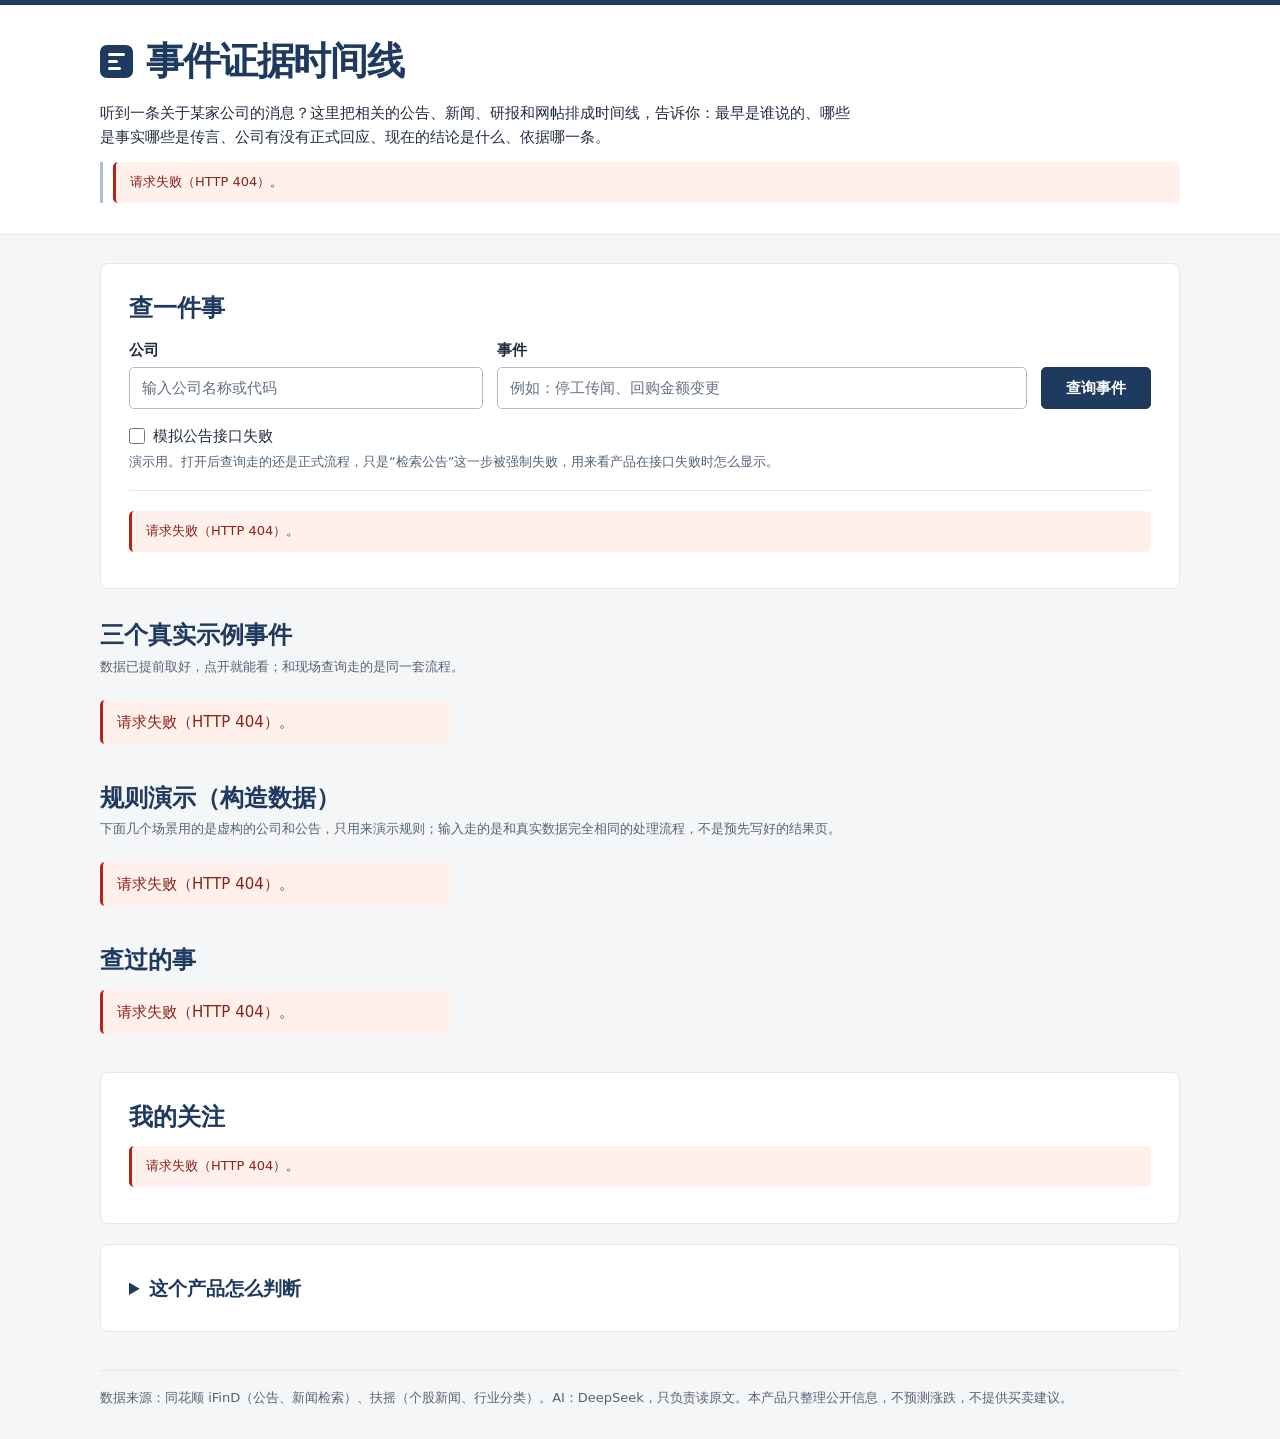
==== static/index.html @ 00f25ee7 "初版：事件证据时间线 - 后端（FastAPI）：从 iFinD、扶摇取数，AI 读原文并给出引句，   程序核对引句，固定规则判定当前状态和变化原因，证据回放 - 前端：静态页面，首页和事件页 - " ====
<!doctype html>
<html lang="zh-CN">
<head>
  <meta charset="utf-8">
  <meta name="viewport" content="width=device-width, initial-scale=1">
  <title>事件证据时间线</title>
  <link rel="icon" href="data:,">
  <link rel="stylesheet" href="style.css">
  <script defer src="common.js"></script>
  <script defer src="home.js"></script>
</head>
<body>
  <header class="masthead"><div class="wrap">
    <div class="brand"><span class="brand-mark" aria-hidden="true"><i></i><i></i><i></i></span><h1>事件证据时间线</h1></div>
    <p class="intro">听到一条关于某家公司的消息？这里把相关的公告、新闻、研报和网帖排成时间线，告诉你：最早是谁说的、哪些是事实哪些是传言、公司有没有正式回应、现在的结论是什么、依据哪一条。</p>
    <div id="disclaimer" class="disclaimer">正在读取提示…</div>
  </div></header>
  <main class="wrap">
    <section class="panel query-panel" aria-labelledby="query-title">
      <h2 id="query-title">查一件事</h2>
      <form id="query-form" novalidate>
        <fieldset id="fields">
          <div class="query-fields">
            <div><label for="company">公司</label>
              <input id="company" type="search" placeholder="输入公司名称或代码" autocomplete="off">
              <div id="candidates" aria-live="polite"></div><div id="selection" class="inline"></div>
            </div>
            <div><label for="topic">事件</label><input id="topic" placeholder="例如：停工传闻、回购金额变更" maxlength="60"></div>
            <button class="primary submit" type="submit">查询事件</button>
          </div>
          <div class="simulate"><label class="check"><input id="simulate" type="checkbox">模拟公告接口失败</label>
            <small>演示用。打开后查询走的还是正式流程，只是“检索公告”这一步被强制失败，用来看产品在接口失败时怎么显示。</small></div>
        </fieldset>
        <p id="quota" class="muted">正在读取查询额度…</p>
      </form>
      <div id="feedback" aria-live="polite"></div>
    </section>
    <section class="home-section" aria-labelledby="examples-title"><h2 id="examples-title">三个真实示例事件</h2>
      <p class="muted">数据已提前取好，点开就能看；和现场查询走的是同一套流程。</p>
      <div id="examples" class="event-grid">正在读取示例…</div></section>
    <section class="home-section" aria-labelledby="scenarios-title"><h2 id="scenarios-title">规则演示（构造数据）</h2>
      <p class="muted">下面几个场景用的是虚构的公司和公告，只用来演示规则；输入走的是和真实数据完全相同的处理流程，不是预先写好的结果页。</p>
      <div id="scenarios" class="event-grid">正在读取演示…</div></section>
    <section id="query-section" class="home-section" hidden><h2>查过的事</h2><div id="queries" class="event-grid"></div></section>
    <section class="panel"><h2>我的关注</h2><p id="watch-note" class="muted">正在读取关注名单…</p><div id="watchlist" class="tags"></div></section>
    <details class="panel"><summary>这个产品怎么判断</summary>
      <p>AI 只负责读原文、整理成卡片并给出原文里的依据句；程序会核对这句话是否真的在原文里，对不上的作废。可信程度、当前状态、变化原因和说明句都由下面这些固定规则算，不由 AI 决定。</p>
      <div id="rules">正在读取规则…</div>
    </details>
  </main>
  <footer class="wrap">数据来源：同花顺 iFinD（公告、新闻检索）、扶摇（个股新闻、行业分类）。AI：DeepSeek，只负责读原文。本产品只整理公开信息，不预测涨跌，不提供买卖建议。</footer>
</body>
</html>
---- static/style.css ----
:root {
  color-scheme: light;
  --navy: #1f3a5f;
  --ink: #202e40;
  --muted: #526478;
  --line: #e3e6eb;
  --paper: #fff;
  --wash: #f5f6f8;
}
* { box-sizing: border-box; }
[hidden] { display: none !important; }
body {
  margin: 0;
  background: var(--wash);
  color: var(--ink);
  font: 15px/1.6 system-ui, -apple-system, "Segoe UI", "Microsoft YaHei", sans-serif;
  overflow-wrap: anywhere;
}
.wrap { width: min(1080px, calc(100% - 48px)); margin-inline: auto; }
main.wrap { padding-block: 28px; }
h1, h2, h3, h4 { margin: 0; color: var(--navy); line-height: 1.4; }
h1 { font-size: clamp(26px, 4vw, 38px); letter-spacing: -.03em; }
h2 { font-size: clamp(20px, 3vw, 24px); margin-bottom: 12px; }
h3 { font-size: 17px; margin-block: 12px 6px; }
h4 { font-size: 15px; margin-top: 12px; }
p { margin: 8px 0; }
ul, ol { padding-inline-start: 1.6em; }
li + li { margin-top: 5px; }
small, .muted { color: var(--muted); font-size: 13px; }
small { display: block; }
a, .text-button { color: var(--navy); text-underline-offset: 3px; }
a:hover, .text-button:hover { color: #0d5894; }
:focus-visible { outline: 3px solid #236da6; outline-offset: 3px; }
.masthead { background: var(--paper); border-top: 5px solid var(--navy); border-bottom: 1px solid var(--line); }
.masthead .wrap { padding-block: 30px 23px; }
.brand { display: flex; align-items: center; gap: 13px; color: var(--navy); font-weight: 750; }
.brand-mark { display: grid; gap: 4px; padding: 8px; border-radius: 7px; background: var(--navy); flex: none; }
.brand-mark i { width: 17px; height: 3px; background: #fff; border-radius: 2px; }
.brand-mark i:nth-child(2) { width: 10px; }
.brand-mark i:last-child { width: 13px; }
.intro { max-width: 80ch; margin: 13px 0; }
.disclaimer { color: var(--muted); font-size: 13px; border-left: 3px solid #acc1d6; padding-left: 10px; }
.compact .wrap { display: flex; align-items: center; justify-content: space-between; gap: 12px; padding-block: 15px; }
.compact .brand { font-size: 17px; }
.back { font-size: 14px; }
.panel, .entry, .evidence, .sub-card, .side {
  background: var(--paper); border: 1px solid var(--line); border-radius: 8px; min-width: 0;
}
.panel { padding: clamp(16px, 3vw, 28px); }
.panel + .panel, .home-section + .panel { margin-top: 20px; }
.home-section { margin-block: 30px; }
.home-section h2 { margin-bottom: 4px; }
.home-section > p { margin: 0 0 14px; }
.panel > :first-child, .entry > :first-child { margin-top: 0; }
.panel > :last-child, .entry > :last-child { margin-bottom: 0; }
fieldset { border: 0; padding: 0; margin: 0; min-width: 0; }
.query-fields { display: grid; grid-template-columns: minmax(0, 1fr) minmax(0, 1.5fr) auto; gap: 14px; align-items: start; }
.query-fields label { display: block; font-weight: 650; margin-bottom: 5px; }
input:not([type=checkbox]) {
  width: 100%; min-width: 0; height: 42px; font: inherit; padding: 8px 12px; color: var(--ink);
  border: 1px solid #aebbc9; border-radius: 5px; background: white;
}
input::placeholder { color: #637284; }
input[type=checkbox] { accent-color: var(--navy); width: 16px; height: 16px; margin: 0; flex: none; }
.check { display: flex; align-items: center; gap: 8px; width: fit-content; cursor: pointer; }
.simulate { margin-block: 15px 10px; }
.simulate small { margin-top: 4px; }
#quota { border-top: 1px solid var(--line); padding-top: 12px; margin-bottom: 0; }
button { font: inherit; font-weight: 600; padding: 6px 13px; min-height: 38px; border: 1px solid #aebbc9; border-radius: 5px; background: white; color: var(--navy); cursor: pointer; }
button:hover { background: #eff4f8; }
button.primary, button[aria-pressed=true] { color: white; border-color: var(--navy); background: var(--navy); }
button.primary:hover { background: #152c48; }
button:disabled { opacity: .5; cursor: default; }
.submit { min-height: 42px; margin-top: 29px; padding-inline: 24px; }
.text-button { border: 0; background: transparent; text-decoration: underline; }
.inline, .actions, .tags, .entry-top, .basis { display: flex; flex-wrap: wrap; align-items: center; gap: 7px; }
.actions { margin: 12px 0; }
.tags:empty { display: none; }
.options { display: grid; gap: 2px; margin-top: 5px; padding: 4px; border: 1px solid var(--line); border-radius: 5px; }
.options button { min-width: 0; text-align: left; border: 0; }
.event-grid, .source-grid { display: grid; grid-template-columns: repeat(3, minmax(0, 1fr)); gap: 14px; }
.entry { display: flex; flex-direction: column; align-items: flex-start; color: var(--ink); text-decoration: none; padding: 18px; }
.entry:hover { border-color: #8da7c1; background: #fcfdff; }
.entry h3 { margin: 12px 0 10px; }
.entry-top { justify-content: space-between; width: 100%; }
.arrow { color: var(--navy); line-height: 1; }
.entry-date { border-top: 1px solid var(--line); padding-top: 8px; margin-top: auto; width: 100%; }
.tag { display: inline-block; vertical-align: middle; max-width: 100%; padding: 2px 8px; background: #edf1f5; border: 1px solid transparent; color: #344960; border-radius: 4px; font-size: 12px; font-weight: 650; line-height: 1.5; }
.tag + .tag, h3 > .tag, strong > .tag, p > .tag, button > .tag { margin-left: 5px; }
.tags > .tag, .entry-top > .tag { margin-left: 0; }
.tag.large { font-size: 20px; padding: 4px 13px; }
.state-confirmed { background: #1a7f4b; color: white; }
.state-denied { background: #b42318; color: white; }
.state-mixed { background: #6b3fa0; color: white; }
.state-conflict { background: #c4620a; color: #130d07; }
.state-unverified { background: #9a6b00; color: white; }
.state-expired { background: #667085; color: white; }
.state-insufficient { background: #414b59; border: 1px dashed white; outline: 1px solid #414b59; color: white; }
.tier-high, .changed { background: var(--navy); color: white; }
.tier-mid { background: white; color: #27568a; border-color: #5077a3; }
.tier-low { background: white; color: #525e6b; border-color: #929ba5; }
.nature-fact { background: #ddf4f1; color: #116660; }
.nature-opinion { background: #eaeafd; color: #483694; }
.nature-speculation, .warning { background: #fff0c8; color: #795400; }
.nature-rumor { background: white; color: #a12728; border-color: #bd6563; }
.danger, .status { background: #ffeadf; color: #952f18; border-color: #cf8f78; }
.danger-text { color: #98281b; }
.synthetic { background: repeating-linear-gradient(135deg,#f4effa 0 6px,#eae2f4 6px 9px); border-color: #d2c0e3; color: #603987; }
.stock { padding: 5px 9px; }
.stock .synthetic { margin-left: 5px; }
.banner, .message, .replay-summary, .empty { padding: 10px 14px; border-radius: 5px; }
.message, .replay-summary, .empty { background: #eff4f8; color: var(--navy); }
.message { margin-block: 8px; }
.message.error { color: #8c2319; background: #fff0ec; border-left: 3px solid #b42318; }
.company-name { color: var(--muted); font-weight: 650; }
.source-grid { margin-block: 15px; }
.source { min-width: 0; padding: 12px; background: var(--wash); border-radius: 5px; }
.source > * { margin: 2px 3px 2px 0; }
#controls:not(:empty), #refresh-status:not(:empty), #feedback:not(:empty) { margin-top: 16px; }
.progress-list li span { margin-left: 7px; }
.spinner { display: inline-block; margin-left: 8px; width: 14px; height: 14px; border: 2px solid #c4d2df; border-top-color: var(--navy); border-radius: 50%; animation: spin 1s linear infinite; }
@keyframes spin { to { transform: rotate(360deg); } }
details { margin-block: 10px; }
details:not(.panel) { border-top: 1px solid var(--line); padding-top: 8px; }
summary { color: var(--navy); font-weight: 600; cursor: pointer; }
details.panel > summary { font-size: 19px; }
.result-sentence { font-size: 17px; }
.basis, .earliest { margin-block: 14px; }
.earliest { border-left: 3px solid #9eb8cd; padding-left: 12px; }
.earliest small, .card-link + small { margin-top: 4px; }
.replay-summary { border-left: 3px solid var(--navy); }
.replay-summary p { margin: 3px 0; }
.replay-list { list-style: none; padding: 0; }
.step { width: 100%; text-align: left; display: flex; align-items: flex-start; gap: 12px; padding: 12px; border-color: var(--line); font-weight: 400; }
.step[aria-current=step] { background: #eff5fa; border-color: #7493af; box-shadow: inset 3px 0 var(--navy); }
.step-body { display: grid; gap: 4px; min-width: 0; }
.step-no { min-width: 24px; text-align: center; border-radius: 50%; background: #e3ebf2; font-weight: 650; }
.evidence, .sub-card, .side, .comparison { padding: 16px; margin-block: 14px; }
.evidence { scroll-margin-top: 16px; }
.evidence.inactive { opacity: .76; }
.inactive h3 { text-decoration: line-through; }
.inactive .status { background: #8e341c; color: white; }
.evidence.flash { animation: flash 1.4s ease-out; }
@keyframes flash { 0%, 40% { background: #fff3c5; outline: 3px solid #997000; } }
.quotes { padding: 12px; margin-top: 12px; background: #f4f7fa; border-left: 3px solid #9aafc5; }
blockquote { margin: 8px 0; white-space: pre-wrap; }
.original { white-space: pre-wrap; margin-top: 8px; padding: 12px; background: var(--wash); }
.times { display: grid; grid-template-columns: repeat(4, minmax(0, 1fr)); gap: 1px; margin: 12px 0; background: var(--line); border: 1px solid var(--line); border-radius: 5px; overflow: hidden; }
.times > div { background: #f7f9fb; padding: 9px; font-size: 13px; }
.times span, .times strong { display: block; }
.table-scroll { overflow-x: auto; max-width: 100%; margin-block: 8px; }
table { border-collapse: collapse; min-width: 100%; font-size: 13px; }
th, td { padding: 7px 10px; text-align: left; vertical-align: top; border: 1px solid var(--line); }
th { background: #edf2f7; color: var(--navy); white-space: nowrap; }
.comparison { padding-inline: 0; border-bottom: 1px solid var(--line); }
.side-grid { display: grid; grid-template-columns: repeat(2, minmax(0, 1fr)); gap: 12px; }
.side { margin: 0; background: #f7f9fb; }
.side h3 { margin-top: 0; }
.side .tag { margin-bottom: 8px; }
.relation-row { display: grid; grid-template-columns: minmax(145px, 1fr) minmax(0, 2fr); gap: 12px; padding-block: 12px; border-top: 1px solid var(--line); }
.relation-row .tag { margin-right: 5px; }
footer.wrap { color: var(--muted); border-top: 1px solid var(--line); padding-block: 17px 30px; font-size: 13px; }
@media (max-width: 760px) {
  .event-grid, .source-grid { grid-template-columns: repeat(2, minmax(0, 1fr)); }
}
@media (max-width: 600px) {
  .wrap { width: calc(100% - 28px); }
  main.wrap { padding-block: 16px; }
  .masthead .wrap { padding-block: 20px 15px; }
  .compact .wrap { padding-block: 12px; }
  .intro { font-size: 14px; }
  .query-fields, .event-grid, .source-grid, .side-grid, .relation-row { grid-template-columns: minmax(0, 1fr); }
  .relation-row { gap: 4px; }
  .times { grid-template-columns: repeat(2, minmax(0, 1fr)); }
  .submit { margin: 0; }
  .evidence, .side, .sub-card { padding: 12px; }
  .actions > button { max-width: 100%; }
}
@media (prefers-reduced-motion: reduce) {
  .spinner { animation: none; }
  .evidence.flash { animation: none; outline: 2px solid #997000; }
}
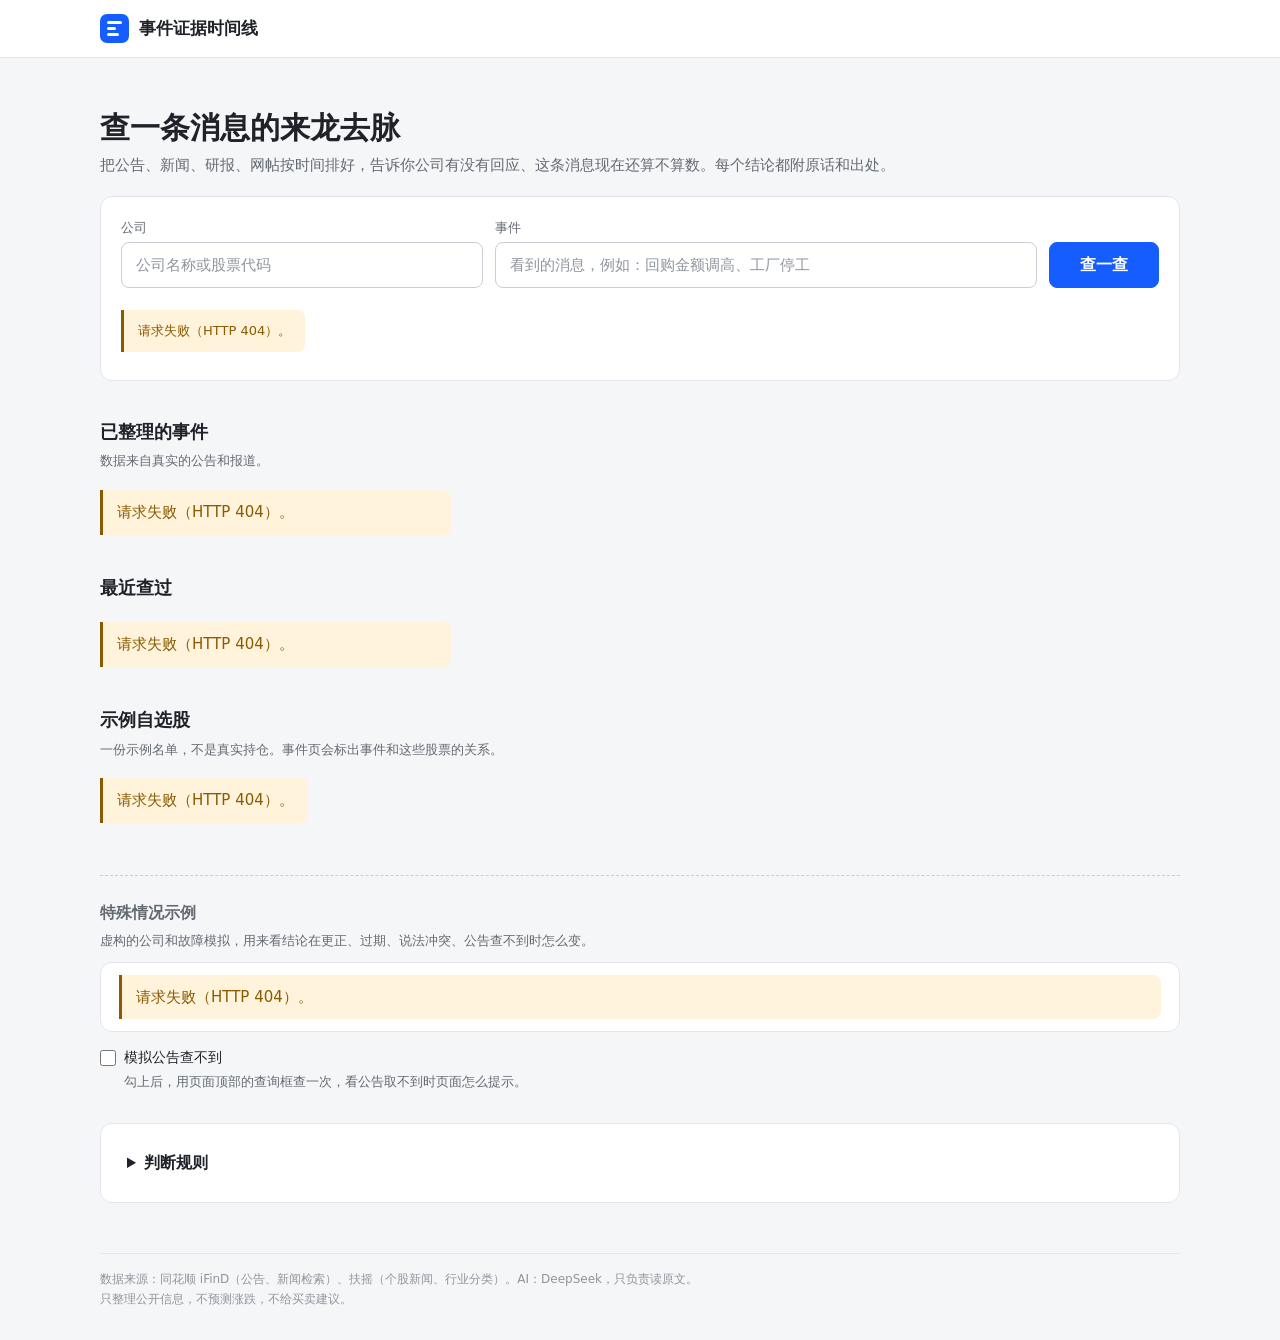
==== commit d2cc622f: "页面改版：先给结论和原话，证据排成时间线；评审用的示例收到页面底部 - 事件页第一屏：结论和走到哪一步（例如"董事会已通过，尚需股东会审议"）、依据公告的原话、四个要点格 - "证据回放"的长列表换成" ====
--- a/static/index.html
+++ b/static/index.html
@@ -5,49 +5,61 @@
   <meta name="viewport" content="width=device-width, initial-scale=1">
   <title>事件证据时间线</title>
   <link rel="icon" href="data:,">
-  <link rel="stylesheet" href="style.css">
-  <script defer src="common.js"></script>
-  <script defer src="home.js"></script>
+  <link rel="stylesheet" href="style.css?v=8">
+  <script defer src="common.js?v=8"></script>
+  <script defer src="home.js?v=8"></script>
 </head>
 <body>
   <header class="masthead"><div class="wrap">
     <div class="brand"><span class="brand-mark" aria-hidden="true"><i></i><i></i><i></i></span><h1>事件证据时间线</h1></div>
-    <p class="intro">听到一条关于某家公司的消息？这里把相关的公告、新闻、研报和网帖排成时间线，告诉你：最早是谁说的、哪些是事实哪些是传言、公司有没有正式回应、现在的结论是什么、依据哪一条。</p>
-    <div id="disclaimer" class="disclaimer">正在读取提示…</div>
   </div></header>
   <main class="wrap">
-    <section class="panel query-panel" aria-labelledby="query-title">
-      <h2 id="query-title">查一件事</h2>
-      <form id="query-form" novalidate>
+    <section class="home-hero" aria-labelledby="query-title">
+      <h2 id="query-title" class="intro">查一条消息的来龙去脉</h2>
+      <p class="muted">把公告、新闻、研报、网帖按时间排好，告诉你公司有没有回应、这条消息现在还算不算数。每个结论都附原话和出处。</p>
+      <form id="query-form" novalidate class="panel query-panel">
         <fieldset id="fields">
           <div class="query-fields">
             <div><label for="company">公司</label>
-              <input id="company" type="search" placeholder="输入公司名称或代码" autocomplete="off">
+              <input id="company" type="search" placeholder="公司名称或股票代码" autocomplete="off">
               <div id="candidates" aria-live="polite"></div><div id="selection" class="inline"></div>
             </div>
-            <div><label for="topic">事件</label><input id="topic" placeholder="例如：停工传闻、回购金额变更" maxlength="60"></div>
-            <button class="primary submit" type="submit">查询事件</button>
+            <div><label for="topic">事件</label><input id="topic" placeholder="看到的消息，例如：回购金额调高、工厂停工" maxlength="60"></div>
+            <button class="primary submit" type="submit">查一查</button>
           </div>
-          <div class="simulate"><label class="check"><input id="simulate" type="checkbox">模拟公告接口失败</label>
-            <small>演示用。打开后查询走的还是正式流程，只是“检索公告”这一步被强制失败，用来看产品在接口失败时怎么显示。</small></div>
+          <p id="simulate-note" class="message warning" hidden>已打开“模拟公告查不到”：下一次查询里，公司公告会被故意取不到。<button type="button" class="text-button" id="simulate-off">关掉</button></p>
+          <div class="query-foot">
+            <p id="quota" class="muted">正在读取查询额度…</p>
+          </div>
         </fieldset>
-        <p id="quota" class="muted">正在读取查询额度…</p>
       </form>
       <div id="feedback" aria-live="polite"></div>
     </section>
-    <section class="home-section" aria-labelledby="examples-title"><h2 id="examples-title">三个真实示例事件</h2>
-      <p class="muted">数据已提前取好，点开就能看；和现场查询走的是同一套流程。</p>
+    <section class="home-section" aria-labelledby="examples-title"><h2 id="examples-title">已整理的事件</h2>
+      <p class="muted">数据来自真实的公告和报道。</p>
       <div id="examples" class="event-grid">正在读取示例…</div></section>
-    <section class="home-section" aria-labelledby="scenarios-title"><h2 id="scenarios-title">规则演示（构造数据）</h2>
-      <p class="muted">下面几个场景用的是虚构的公司和公告，只用来演示规则；输入走的是和真实数据完全相同的处理流程，不是预先写好的结果页。</p>
-      <div id="scenarios" class="event-grid">正在读取演示…</div></section>
-    <section id="query-section" class="home-section" hidden><h2>查过的事</h2><div id="queries" class="event-grid"></div></section>
-    <section class="panel"><h2>我的关注</h2><p id="watch-note" class="muted">正在读取关注名单…</p><div id="watchlist" class="tags"></div></section>
-    <details class="panel"><summary>这个产品怎么判断</summary>
-      <p>AI 只负责读原文、整理成卡片并给出原文里的依据句；程序会核对这句话是否真的在原文里，对不上的作废。可信程度、当前状态、变化原因和说明句都由下面这些固定规则算，不由 AI 决定。</p>
+    <section id="query-section" class="home-section" hidden><h2>最近查过</h2><div id="queries" class="event-grid"></div></section>
+    <section class="home-section"><h2>示例自选股</h2><p id="watch-note" class="muted">一份示例名单，不是真实持仓。事件页会标出事件和这些股票的关系。</p><div id="watchlist" class="tags"></div></section>
+    <section class="home-section extras" aria-labelledby="extras-title">
+      <h2 id="extras-title">特殊情况示例</h2>
+      <p class="muted">虚构的公司和故障模拟，用来看结论在更正、过期、说法冲突、公告查不到时怎么变。</p>
+      <div id="scenarios" class="demo-list">正在读取示例…</div>
+      <div class="simulate">
+        <label class="check"><input id="simulate" type="checkbox" aria-describedby="simulate-help">模拟公告查不到</label>
+        <small id="simulate-help">勾上后，用页面顶部的查询框查一次，看公告取不到时页面怎么提示。</small>
+      </div>
+      <p id="synthetic-stocks" class="muted" hidden></p>
+    </section>
+    <details class="panel"><summary>判断规则</summary>
+      <p>AI 只读原文：把每篇整理成卡片，并指出依据的原句。程序核对这句话确实在原文里，对不上的作废。来源分量、当前结论、变化原因都按下面的固定规则算，不由 AI 决定。</p>
+      <dl>
+        <dt>已整理的事件</dt><dd>数据提前取好，和现场查询走同一套流程。</dd>
+        <dt>特殊情况示例</dt><dd>构造的输入走同一套流程，不是写死的结果页。</dd>
+        <dt>模拟公告查不到</dt><dd>查询照常进行，只是“检索公告”这一步被强制失败。</dd>
+      </dl>
       <div id="rules">正在读取规则…</div>
     </details>
   </main>
-  <footer class="wrap">数据来源：同花顺 iFinD（公告、新闻检索）、扶摇（个股新闻、行业分类）。AI：DeepSeek，只负责读原文。本产品只整理公开信息，不预测涨跌，不提供买卖建议。</footer>
+  <footer class="wrap">数据来源：同花顺 iFinD（公告、新闻检索）、扶摇（个股新闻、行业分类）。AI：DeepSeek，只负责读原文。<div>只整理公开信息，不预测涨跌，不给买卖建议。</div></footer>
 </body>
 </html>
--- a/static/style.css
+++ b/static/style.css
@@ -1,11 +1,18 @@
 :root {
   color-scheme: light;
-  --navy: #1f3a5f;
-  --ink: #202e40;
-  --muted: #526478;
-  --line: #e3e6eb;
+  --blue: #165dff;
+  --blue-deep: #0e42d2;
+  --blue-wash: #e8f0ff;
+  --ink: #1f2329;
+  --sub: #646a73;
+  --faint: #8f959e;
+  --line: #e5e6eb;
+  --control: #c9cdd4;
+  --warning-ink: #8a5a00;
+  --warning-line: #e8c77a;
+  --warning-wash: #fff4db;
   --paper: #fff;
-  --wash: #f5f6f8;
+  --wash: #f5f6f7;
 }
 * { box-sizing: border-box; }
 [hidden] { display: none !important; }
@@ -13,170 +20,331 @@
   margin: 0;
   background: var(--wash);
   color: var(--ink);
-  font: 15px/1.6 system-ui, -apple-system, "Segoe UI", "Microsoft YaHei", sans-serif;
+  font: 15px/1.65 system-ui, -apple-system, "Segoe UI", "PingFang SC", "Microsoft YaHei", sans-serif;
   overflow-wrap: anywhere;
+  font-variant-numeric: tabular-nums;
 }
 .wrap { width: min(1080px, calc(100% - 48px)); margin-inline: auto; }
-main.wrap { padding-block: 28px; }
-h1, h2, h3, h4 { margin: 0; color: var(--navy); line-height: 1.4; }
-h1 { font-size: clamp(26px, 4vw, 38px); letter-spacing: -.03em; }
-h2 { font-size: clamp(20px, 3vw, 24px); margin-bottom: 12px; }
-h3 { font-size: 17px; margin-block: 12px 6px; }
+main.wrap { padding-block: 24px 40px; }
+h1, h2, h3, h4 { margin: 0; color: var(--ink); text-wrap: balance; }
+h1 { font-size: 26px; line-height: 1.35; font-weight: 700; }
+h2 { font-size: 18px; font-weight: 700; margin-bottom: 10px; }
+h3 { font-size: 16px; font-weight: 650; margin-block: 8px 4px; }
 h4 { font-size: 15px; margin-top: 12px; }
 p { margin: 8px 0; }
 ul, ol { padding-inline-start: 1.6em; }
 li + li { margin-top: 5px; }
-small, .muted { color: var(--muted); font-size: 13px; }
+small, .muted { color: var(--sub); font-size: 13px; }
 small { display: block; }
-a, .text-button { color: var(--navy); text-underline-offset: 3px; }
-a:hover, .text-button:hover { color: #0d5894; }
-:focus-visible { outline: 3px solid #236da6; outline-offset: 3px; }
-.masthead { background: var(--paper); border-top: 5px solid var(--navy); border-bottom: 1px solid var(--line); }
-.masthead .wrap { padding-block: 30px 23px; }
-.brand { display: flex; align-items: center; gap: 13px; color: var(--navy); font-weight: 750; }
-.brand-mark { display: grid; gap: 4px; padding: 8px; border-radius: 7px; background: var(--navy); flex: none; }
-.brand-mark i { width: 17px; height: 3px; background: #fff; border-radius: 2px; }
-.brand-mark i:nth-child(2) { width: 10px; }
-.brand-mark i:last-child { width: 13px; }
-.intro { max-width: 80ch; margin: 13px 0; }
-.disclaimer { color: var(--muted); font-size: 13px; border-left: 3px solid #acc1d6; padding-left: 10px; }
-.compact .wrap { display: flex; align-items: center; justify-content: space-between; gap: 12px; padding-block: 15px; }
-.compact .brand { font-size: 17px; }
-.back { font-size: 14px; }
-.panel, .entry, .evidence, .sub-card, .side {
-  background: var(--paper); border: 1px solid var(--line); border-radius: 8px; min-width: 0;
-}
-.panel { padding: clamp(16px, 3vw, 28px); }
-.panel + .panel, .home-section + .panel { margin-top: 20px; }
+a, .text-button { color: var(--ink); text-underline-offset: 3px; }
+a:hover, .text-button:hover { color: var(--blue); }
+:focus-visible { outline: 2px solid var(--blue); outline-offset: 2px; border-radius: 4px; }
+
+/* 页头 */
+.masthead { background: var(--paper); border-bottom: 1px solid var(--line); }
+.masthead .wrap { display: flex; align-items: center; justify-content: space-between; gap: 12px; padding-block: 14px; }
+.brand { display: flex; align-items: center; gap: 10px; color: var(--ink); font-weight: 700; font-size: 17px; }
+.brand h1 { font-size: 17px; }
+.brand-mark { display: grid; gap: 3px; padding: 7px; border-radius: 7px; background: var(--blue); flex: none; }
+.brand-mark i { width: 15px; height: 3px; background: #fff; border-radius: 2px; }
+.brand-mark i:nth-child(2) { width: 9px; }
+.brand-mark i:last-child { width: 12px; }
+.back { font-size: 14px; color: var(--sub); text-decoration: none; }
+.section-nav { position: sticky; top: 0; z-index: 5; background: var(--paper); border-bottom: 1px solid var(--line); }
+.section-nav .wrap { display: flex; gap: 26px; overflow-x: auto; }
+.section-nav a { flex: none; padding-block: 10px; color: var(--sub); font-size: 14px; text-decoration: none; border-bottom: 2px solid transparent; }
+.section-nav a:hover { color: var(--blue); border-bottom-color: var(--blue); }
+section[id], .evidence { scroll-margin-top: 56px; }
+
+/* 面板 */
+.panel, .entry, .demo-list {
+  background: var(--paper); border: 1px solid var(--line); border-radius: 12px; min-width: 0;
+}
+.panel { padding: clamp(16px, 2.6vw, 26px); }
+.panel + .panel, .home-section + .panel { margin-top: 16px; }
+.panel > :first-child { margin-top: 0; }
+.panel > :last-child { margin-bottom: 0; }
+.panel > h2 + .muted { margin-top: -4px; }
+.count { margin-left: 8px; color: var(--faint); font-weight: 400; font-size: 15px; }
+details { margin-block: 10px; }
+summary { color: var(--sub); font-size: 14px; cursor: pointer; width: fit-content; max-width: 100%; }
+summary:hover { color: var(--blue); }
+details.panel > summary { font-size: 16px; font-weight: 650; color: var(--ink); }
+dl { margin: 10px 0; }
+dt { font-weight: 650; margin-top: 8px; }
+dd { margin: 0; color: var(--sub); }
+
+/* 按钮和表单 */
+fieldset { border: 0; padding: 0; margin: 0; min-width: 0; }
+button { font: inherit; font-size: 14px; font-weight: 600; padding: 5px 14px; min-height: 36px; border: 1px solid var(--control); border-radius: 8px; background: var(--paper); color: var(--ink); cursor: pointer; }
+button:hover { border-color: var(--blue); color: var(--blue); }
+button.primary { color: #fff; border-color: var(--blue); background: var(--blue); }
+button.primary:hover { color: #fff; background: var(--blue-deep); border-color: var(--blue-deep); }
+button[aria-pressed=true] { background: var(--blue-wash); border-color: var(--blue); color: var(--blue-deep); }
+button:disabled { opacity: .45; cursor: default; border-color: var(--control); color: var(--ink); }
+.text-button { border: 0; background: transparent; text-decoration: underline; min-height: 0; padding: 0 4px; }
+input:not([type=checkbox]) {
+  width: 100%; min-width: 0; height: 46px; font: inherit; padding: 8px 14px; color: var(--ink);
+  border: 1px solid var(--control); border-radius: 8px; background: var(--paper);
+}
+input:not([type=checkbox]):focus { outline: 0; border-color: var(--blue); box-shadow: 0 0 0 3px var(--blue-wash); }
+input::placeholder { color: var(--faint); }
+input[type=checkbox] { accent-color: var(--blue); width: 16px; height: 16px; margin: 0; flex: none; }
+.check { display: flex; align-items: center; gap: 8px; width: fit-content; cursor: pointer; font-size: 14px; }
+.inline, .actions, .tags, .entry-top, .basis, .ev-head, .hero-meta { display: flex; flex-wrap: wrap; align-items: center; gap: 6px 8px; }
+.actions { margin: 10px 0; }
+.tags:empty { display: none; }
+
+/* 标签：靠文字区分，不用红绿 */
+.tag { display: inline-block; vertical-align: middle; max-width: 100%; padding: 1px 8px; background: #f2f3f5; border: 1px solid transparent; color: #4e5969; border-radius: 4px; font-size: 12px; line-height: 1.7; font-weight: 600; white-space: nowrap; }
+.tag + .tag, h3 > .tag, strong > .tag, p > .tag, button > .tag { margin-left: 5px; }
+.tags > .tag, .entry-top > .tag, .ev-head > .tag, summary > .tag { margin-left: 0; }
+.tag.src { background: var(--paper); border-color: var(--control); color: var(--ink); }
+.tag.basis, .tag.changed { background: var(--blue-wash); color: var(--blue-deep); }
+.tag.status { background: var(--paper); border-color: var(--line); color: var(--sub); }
+.tag.synthetic { background: var(--paper); border: 1px dashed var(--control); color: var(--sub); }
+.tag.nature-opinion { background: var(--blue-wash); color: var(--blue-deep); }
+.tag.nature-speculation { background: var(--paper); border: 1px dashed var(--faint); color: var(--ink); }
+.tag.nature-rumor { background: var(--warning-wash); color: var(--warning-ink); }
+.tag.state-confirmed { background: var(--blue); color: #fff; }
+.tag.state-denied { background: var(--ink); color: #fff; }
+.tag.state-mixed { background: var(--paper); border-color: var(--blue); color: var(--blue-deep); }
+.tag.state-conflict { background: var(--warning-wash); border-color: var(--warning-line); color: var(--warning-ink); }
+.tag.state-unverified { background: var(--paper); border: 1px dashed var(--faint); color: var(--ink); }
+.tag.state-expired { background: #f2f3f5; color: var(--sub); }
+.tag.state-insufficient { background: var(--paper); border: 1px dashed var(--warning-line); color: var(--warning-ink); }
+.tag.large { font-size: 17px; padding: 5px 14px; border-radius: 8px; line-height: 1.5; }
+.tag.stock { padding: 4px 10px; font-size: 13px; font-weight: 500; }
+.stock .synthetic { margin-left: 5px; }
+
+/* 提示：失败、缺失一律琥珀色，默认可见 */
+.banner, .message, .empty { padding: 10px 14px; border-radius: 8px; }
+.message, .empty { background: var(--wash); color: var(--ink); }
+.banner.synthetic { background: var(--wash); color: var(--sub); border: 1px dashed var(--control); }
+.message { margin-block: 8px; }
+.message.error, .warning, .danger, .danger-text, .tag.warning, .tag.danger { background: var(--warning-wash); color: var(--warning-ink); }
+.message.error { border-left: 3px solid var(--warning-ink); border-radius: 0 8px 8px 0; }
+p.warning, small.warning, summary.warning { padding: 4px 10px; border-radius: 6px; }
+small.warning > span { display: block; }
+.spinner { display: inline-block; margin-left: 8px; width: 14px; height: 14px; border: 2px solid var(--line); border-top-color: var(--blue); border-radius: 50%; animation: spin 1s linear infinite; }
+@keyframes spin { to { transform: rotate(360deg); } }
+.progress-list li span { margin-left: 7px; }
+
+/* 首页 */
+.home-hero { padding-block: 26px 6px; }
+.intro { font-size: 30px; line-height: 1.3; font-weight: 700; margin: 0; }
+.home-hero > .muted { font-size: 15px; margin: 6px 0 18px; }
+.query-panel { padding: 20px; }
+.query-fields { display: grid; grid-template-columns: minmax(0, 1fr) minmax(0, 1.5fr) auto; gap: 12px; align-items: start; }
+.query-fields label { display: block; font-size: 13px; color: var(--sub); margin-bottom: 4px; }
+.submit { min-height: 46px; margin-top: 25px; padding-inline: 30px; font-size: 16px; }
+.query-foot { display: flex; flex-wrap: wrap; align-items: flex-start; justify-content: space-between; gap: 8px 20px; margin-top: 14px; }
+.simulate small { margin: 2px 0 0 24px; }
+#quota { margin: 0; }
+#feedback:not(:empty) { margin-top: 14px; }
+.options { display: grid; gap: 2px; margin-top: 5px; padding: 4px; border: 1px solid var(--line); border-radius: 8px; background: var(--paper); }
+.options button { min-width: 0; text-align: left; border: 0; font-weight: 500; }
+.options button:hover { background: var(--blue-wash); }
 .home-section { margin-block: 30px; }
-.home-section h2 { margin-bottom: 4px; }
-.home-section > p { margin: 0 0 14px; }
-.panel > :first-child, .entry > :first-child { margin-top: 0; }
-.panel > :last-child, .entry > :last-child { margin-bottom: 0; }
-fieldset { border: 0; padding: 0; margin: 0; min-width: 0; }
-.query-fields { display: grid; grid-template-columns: minmax(0, 1fr) minmax(0, 1.5fr) auto; gap: 14px; align-items: start; }
-.query-fields label { display: block; font-weight: 650; margin-bottom: 5px; }
-input:not([type=checkbox]) {
-  width: 100%; min-width: 0; height: 42px; font: inherit; padding: 8px 12px; color: var(--ink);
-  border: 1px solid #aebbc9; border-radius: 5px; background: white;
-}
-input::placeholder { color: #637284; }
-input[type=checkbox] { accent-color: var(--navy); width: 16px; height: 16px; margin: 0; flex: none; }
-.check { display: flex; align-items: center; gap: 8px; width: fit-content; cursor: pointer; }
-.simulate { margin-block: 15px 10px; }
-.simulate small { margin-top: 4px; }
-#quota { border-top: 1px solid var(--line); padding-top: 12px; margin-bottom: 0; }
-button { font: inherit; font-weight: 600; padding: 6px 13px; min-height: 38px; border: 1px solid #aebbc9; border-radius: 5px; background: white; color: var(--navy); cursor: pointer; }
-button:hover { background: #eff4f8; }
-button.primary, button[aria-pressed=true] { color: white; border-color: var(--navy); background: var(--navy); }
-button.primary:hover { background: #152c48; }
-button:disabled { opacity: .5; cursor: default; }
-.submit { min-height: 42px; margin-top: 29px; padding-inline: 24px; }
-.text-button { border: 0; background: transparent; text-decoration: underline; }
-.inline, .actions, .tags, .entry-top, .basis { display: flex; flex-wrap: wrap; align-items: center; gap: 7px; }
-.actions { margin: 12px 0; }
-.tags:empty { display: none; }
-.options { display: grid; gap: 2px; margin-top: 5px; padding: 4px; border: 1px solid var(--line); border-radius: 5px; }
-.options button { min-width: 0; text-align: left; border: 0; }
+.home-section > h2 { margin-bottom: 4px; }
+.home-section > p { margin: 0 0 10px; }
+.home-section > h2 + div { margin-top: 12px; }
 .event-grid, .source-grid { display: grid; grid-template-columns: repeat(3, minmax(0, 1fr)); gap: 14px; }
-.entry { display: flex; flex-direction: column; align-items: flex-start; color: var(--ink); text-decoration: none; padding: 18px; }
-.entry:hover { border-color: #8da7c1; background: #fcfdff; }
-.entry h3 { margin: 12px 0 10px; }
+.entry { display: flex; flex-direction: column; align-items: flex-start; gap: 8px; color: var(--ink); text-decoration: none; padding: 18px; }
+.entry:hover { border-color: var(--blue); color: var(--ink); }
+.entry:hover h3 { color: var(--blue); }
+.entry h3 { margin: 0; font-size: 17px; }
+.entry p { margin: 0; color: var(--sub); font-size: 14px; }
 .entry-top { justify-content: space-between; width: 100%; }
-.arrow { color: var(--navy); line-height: 1; }
-.entry-date { border-top: 1px solid var(--line); padding-top: 8px; margin-top: auto; width: 100%; }
-.tag { display: inline-block; vertical-align: middle; max-width: 100%; padding: 2px 8px; background: #edf1f5; border: 1px solid transparent; color: #344960; border-radius: 4px; font-size: 12px; font-weight: 650; line-height: 1.5; }
-.tag + .tag, h3 > .tag, strong > .tag, p > .tag, button > .tag { margin-left: 5px; }
-.tags > .tag, .entry-top > .tag { margin-left: 0; }
-.tag.large { font-size: 20px; padding: 4px 13px; }
-.state-confirmed { background: #1a7f4b; color: white; }
-.state-denied { background: #b42318; color: white; }
-.state-mixed { background: #6b3fa0; color: white; }
-.state-conflict { background: #c4620a; color: #130d07; }
-.state-unverified { background: #9a6b00; color: white; }
-.state-expired { background: #667085; color: white; }
-.state-insufficient { background: #414b59; border: 1px dashed white; outline: 1px solid #414b59; color: white; }
-.tier-high, .changed { background: var(--navy); color: white; }
-.tier-mid { background: white; color: #27568a; border-color: #5077a3; }
-.tier-low { background: white; color: #525e6b; border-color: #929ba5; }
-.nature-fact { background: #ddf4f1; color: #116660; }
-.nature-opinion { background: #eaeafd; color: #483694; }
-.nature-speculation, .warning { background: #fff0c8; color: #795400; }
-.nature-rumor { background: white; color: #a12728; border-color: #bd6563; }
-.danger, .status { background: #ffeadf; color: #952f18; border-color: #cf8f78; }
-.danger-text { color: #98281b; }
-.synthetic { background: repeating-linear-gradient(135deg,#f4effa 0 6px,#eae2f4 6px 9px); border-color: #d2c0e3; color: #603987; }
-.stock { padding: 5px 9px; }
-.stock .synthetic { margin-left: 5px; }
-.banner, .message, .replay-summary, .empty { padding: 10px 14px; border-radius: 5px; }
-.message, .replay-summary, .empty { background: #eff4f8; color: var(--navy); }
-.message { margin-block: 8px; }
-.message.error { color: #8c2319; background: #fff0ec; border-left: 3px solid #b42318; }
-.company-name { color: var(--muted); font-weight: 650; }
-.source-grid { margin-block: 15px; }
-.source { min-width: 0; padding: 12px; background: var(--wash); border-radius: 5px; }
+.entry-date { border-top: 1px solid var(--line); padding-top: 8px; margin-top: auto; width: 100%; font-size: 12px; color: var(--faint); }
+.demo-list { overflow: hidden; }
+.demo-row { display: grid; grid-template-columns: 210px 196px minmax(0, 1fr) auto; gap: 12px; align-items: center; padding: 12px 18px; color: var(--ink); text-decoration: none; }
+.demo-row + .demo-row { border-top: 1px solid var(--line); }
+.demo-row:hover { background: var(--wash); color: var(--ink); }
+.demo-row:hover .demo-title { color: var(--blue); }
+.demo-row > .tag { justify-self: start; margin: 0; }
+.demo-title { font-weight: 650; }
+.demo-what { color: var(--sub); font-size: 13px; display: -webkit-box; -webkit-box-orient: vertical; -webkit-line-clamp: 2; overflow: hidden; }
+.demo-list > p, .demo-list > .message { margin: 12px 18px; }
+
+/* 事件页头部和结论 */
+.hero-meta { color: var(--sub); font-size: 13px; margin-bottom: 6px; }
+.company-name { color: var(--ink); font-weight: 650; font-size: 14px; }
+.source-details { margin: 0; }
+.source-details > summary { font-size: 13px; }
+.source-grid { margin-block: 12px; }
+.source { min-width: 0; padding: 10px 12px; background: var(--wash); border-radius: 8px; }
 .source > * { margin: 2px 3px 2px 0; }
-#controls:not(:empty), #refresh-status:not(:empty), #feedback:not(:empty) { margin-top: 16px; }
-.progress-list li span { margin-left: 7px; }
-.spinner { display: inline-block; margin-left: 8px; width: 14px; height: 14px; border: 2px solid #c4d2df; border-top-color: var(--navy); border-radius: 50%; animation: spin 1s linear infinite; }
-@keyframes spin { to { transform: rotate(360deg); } }
-details { margin-block: 10px; }
-details:not(.panel) { border-top: 1px solid var(--line); padding-top: 8px; }
-summary { color: var(--navy); font-weight: 600; cursor: pointer; }
-details.panel > summary { font-size: 19px; }
-.result-sentence { font-size: 17px; }
-.basis, .earliest { margin-block: 14px; }
-.earliest { border-left: 3px solid #9eb8cd; padding-left: 12px; }
-.earliest small, .card-link + small { margin-top: 4px; }
-.replay-summary { border-left: 3px solid var(--navy); }
-.replay-summary p { margin: 3px 0; }
-.replay-list { list-style: none; padding: 0; }
-.step { width: 100%; text-align: left; display: flex; align-items: flex-start; gap: 12px; padding: 12px; border-color: var(--line); font-weight: 400; }
-.step[aria-current=step] { background: #eff5fa; border-color: #7493af; box-shadow: inset 3px 0 var(--navy); }
-.step-body { display: grid; gap: 4px; min-width: 0; }
-.step-no { min-width: 24px; text-align: center; border-radius: 50%; background: #e3ebf2; font-weight: 650; }
-.evidence, .sub-card, .side, .comparison { padding: 16px; margin-block: 14px; }
-.evidence { scroll-margin-top: 16px; }
-.evidence.inactive { opacity: .76; }
-.inactive h3 { text-decoration: line-through; }
-.inactive .status { background: #8e341c; color: white; }
-.evidence.flash { animation: flash 1.4s ease-out; }
-@keyframes flash { 0%, 40% { background: #fff3c5; outline: 3px solid #997000; } }
-.quotes { padding: 12px; margin-top: 12px; background: #f4f7fa; border-left: 3px solid #9aafc5; }
+.claim { color: var(--sub); margin: 4px 0 0; }
+#controls:not(:empty), #refresh-status:not(:empty) { margin-top: 12px; }
+#controls > button { min-height: 30px; padding: 2px 12px; font-size: 13px; }
+#result { margin-top: 18px; padding-top: 18px; border-top: 1px solid var(--line); }
+.verdict { display: grid; grid-template-columns: auto minmax(0, 1fr); gap: 16px; align-items: start; }
+.verdict-body > :first-child { margin-top: 0; }
+.verdict-body > p, .verdict-body > .basis { margin-block: 6px; font-size: 14px; }
+.verdict-body > .result-sentence { font-size: 19px; line-height: 1.5; font-weight: 650; margin-bottom: 10px; }
+.basis strong { color: var(--sub); font-weight: 400; }
+.card-link { color: var(--blue-deep); text-decoration: none; }
+.card-link:hover { text-decoration: underline; }
+.stage-quotes blockquote { font-size: 13px; color: var(--sub); border-left: 2px solid var(--line); padding-left: 10px; }
+.keyfacts { display: grid; grid-template-columns: repeat(4, minmax(0, 1fr)); margin-top: 18px; border: 1px solid var(--line); border-radius: 10px; overflow: hidden; }
+.keyfact { display: block; padding: 12px 16px; color: var(--ink); text-decoration: none; background: var(--wash); min-width: 0; }
+.keyfact + .keyfact { border-left: 1px solid var(--line); }
+.keyfact:hover { background: var(--blue-wash); color: var(--ink); }
+.kf-label { font-size: 12px; color: var(--sub); }
+.kf-value { display: block; font-size: 17px; font-weight: 700; margin-block: 2px; }
+.kf-sub { font-size: 12px; color: var(--sub); }
+.keyfact.warning { background: var(--wash); color: var(--ink); }
+.keyfact.warning .kf-label { color: var(--sub); }
+.keyfact.warning .kf-sub { color: var(--warning-ink); }
+.keyfact.warning .kf-value::before { content: ""; display: inline-block; width: 8px; height: 8px; margin-right: 6px; border-radius: 50%; background: #d48806; vertical-align: 2px; }
+#result-foot { margin-top: 12px; }
+#result-foot > small { color: var(--faint); }
+.disclaimer { color: var(--faint); font-size: 12px; margin-bottom: 0; }
+
+/* 事件脉络：横向轨道 */
+.track { list-style: none; display: flex; padding: 6px 0 2px; margin: 4px 0 10px; overflow-x: auto; }
+.track > li { flex: 1 0 86px; margin: 0; position: relative; }
+.track > li::before { content: ""; position: absolute; top: 16px; left: 0; right: 0; height: 2px; background: var(--line); }
+.track > li:first-child::before { left: 50%; }
+.track > li:last-child::before { right: 50%; }
+.track-step { position: relative; width: 100%; min-height: 0; padding: 8px 2px 6px; border: 0; border-radius: 8px; background: transparent; display: grid; justify-items: center; gap: 3px; font-weight: 400; color: var(--sub); }
+.track-step:hover { background: var(--wash); color: var(--ink); }
+.dot { width: 16px; height: 16px; border-radius: 50%; border: 2px solid var(--faint); background: var(--paper); box-shadow: 0 0 0 3px var(--paper); }
+.dot.state-confirmed { background: var(--blue); border-color: var(--blue); }
+.dot.state-denied { background: var(--ink); border-color: var(--ink); }
+.dot.state-mixed { background: linear-gradient(90deg, var(--blue) 50%, var(--ink) 50%); border-color: var(--ink); }
+.dot.state-conflict { background: var(--warning-line); border-color: var(--warning-ink); }
+.dot.state-unverified { border-style: dashed; }
+.dot.state-expired { background: var(--control); border-color: var(--control); }
+.dot.state-insufficient { border-style: dashed; border-color: var(--warning-ink); }
+.track-date { font-size: 13px; }
+.track-flag { font-size: 12px; line-height: 1.3; color: var(--faint); }
+.track-flag.changed { color: var(--blue-deep); font-weight: 650; }
+.track-flag.warning { padding: 0 5px; border-radius: 4px; }
+.track-step[aria-current=step] { background: var(--blue-wash); color: var(--ink); }
+.track-step[aria-current=step] .dot { box-shadow: 0 0 0 3px var(--blue-wash), 0 0 0 5px var(--blue); }
+.track-step[aria-current=step] .track-date { font-weight: 700; }
+.replay-summary { padding: 14px 16px; border-radius: 10px; background: var(--wash); }
+.replay-summary > * { margin-block: 4px; }
+.replay-sentence { font-weight: 650; }
+.replay-added { font-size: 14px; }
+.earliest { margin: 12px 0 0; font-size: 14px; color: var(--sub); }
+.earliest small { margin-top: 2px; color: var(--faint); }
+
+/* 全部证据：按日期排在一条竖线上 */
+.day { display: grid; grid-template-columns: 62px minmax(0, 1fr); gap: 0 14px; }
+.day-date { padding-top: 14px; text-align: right; line-height: 1.3; }
+.day-date strong { display: block; font-size: 15px; }
+.day-date small { font-size: 12px; color: var(--faint); }
+.day-items { border-left: 2px solid var(--line); padding-left: 20px; min-width: 0; }
+.evidence { position: relative; padding-block: 14px; min-width: 0; }
+.evidence + .evidence { border-top: 1px solid var(--line); }
+.evidence::before { content: ""; position: absolute; left: -27px; top: 20px; width: 8px; height: 8px; border-radius: 50%; background: var(--paper); border: 2px solid var(--faint); }
+.evidence:has(.tag.basis)::before { background: var(--blue); border-color: var(--blue); }
+.evidence > :last-child, .ev-collapsed > :last-child { margin-bottom: 0; }
+.ev-head { font-size: 13px; color: var(--sub); }
+.ev-head strong { color: var(--ink); }
+.ev-head small { display: inline; }
+.weight { display: inline-flex; align-items: center; gap: 3px; white-space: nowrap; }
+.weight i { width: 7px; height: 7px; border-radius: 50%; background: var(--line); }
+.weight span { margin-left: 3px; }
+.weight.tier-high i, .weight.tier-mid i:nth-child(-n+2), .weight.tier-low i:first-child { background: var(--ink); }
+.evidence h3 { margin-block: 6px 2px; }
+.evidence h3 a { text-decoration: none; }
+.evidence h3 a:hover { text-decoration: underline; }
+.quotes { margin-top: 6px; }
+.quotes blockquote, .side blockquote, .sub-card blockquote { margin: 6px 0; padding: 6px 12px; border-left: 3px solid var(--line); background: var(--wash); border-radius: 0 6px 6px 0; }
 blockquote { margin: 8px 0; white-space: pre-wrap; }
-.original { white-space: pre-wrap; margin-top: 8px; padding: 12px; background: var(--wash); }
-.times { display: grid; grid-template-columns: repeat(4, minmax(0, 1fr)); gap: 1px; margin: 12px 0; background: var(--line); border: 1px solid var(--line); border-radius: 5px; overflow: hidden; }
-.times > div { background: #f7f9fb; padding: 9px; font-size: 13px; }
+.evidence > p, .ev-collapsed > p { font-size: 14px; margin-block: 6px; }
+.evidence > small, .ev-collapsed > small { margin-block: 4px; }
+.evidence details { margin-block: 6px 0; }
+.inactive .ev-title, .inactive h3 { text-decoration: line-through; color: var(--sub); }
+.ev-collapsed { margin: 0; }
+.ev-collapsed > summary { display: flex; flex-wrap: wrap; align-items: center; gap: 4px 8px; width: auto; }
+.ev-collapsed > summary small { display: inline; }
+.ev-collapsed[open] > summary { margin-bottom: 10px; }
+.evidence.flash { animation: flash 1.6s ease-out; }
+@keyframes flash { 0%, 45% { background: var(--blue-wash); } }
+.original { white-space: pre-wrap; margin-top: 8px; padding: 12px; background: var(--wash); border-radius: 8px; font-size: 14px; }
+.times { display: grid; grid-template-columns: repeat(4, minmax(0, 1fr)); gap: 1px; margin: 10px 0; background: var(--line); border: 1px solid var(--line); border-radius: 8px; overflow: hidden; }
+.times > div { background: var(--paper); padding: 8px 10px; font-size: 13px; }
 .times span, .times strong { display: block; }
+.times strong { color: var(--sub); font-weight: 400; font-size: 12px; }
+#timeline > h3 { margin-top: 22px; }
+.sub-card { padding-block: 12px; border-top: 1px solid var(--line); min-width: 0; }
+.sub-card > * { margin-block: 3px; }
+
+/* 数字与分歧 */
+.comparison { padding-block: 12px; border-bottom: 1px solid var(--line); }
+.comparison > h3:first-child { margin-top: 0; }
+.side-grid { display: grid; grid-template-columns: repeat(2, minmax(0, 1fr)); gap: 14px; }
+.side { min-width: 0; padding: 12px 14px; background: var(--wash); border-radius: 10px; }
+.side h3 { margin-top: 0; }
+.side blockquote { background: var(--paper); }
+.side .tag { margin-bottom: 4px; }
+.metric { margin: 0; padding-block: 10px; border-bottom: 1px solid var(--line); }
+.metric > summary { display: flex; flex-wrap: wrap; align-items: baseline; gap: 4px 10px; width: auto; color: var(--ink); }
+.metric-name { font-weight: 650; font-size: 15px; }
+.metric-values { color: var(--sub); font-size: 13px; }
 .table-scroll { overflow-x: auto; max-width: 100%; margin-block: 8px; }
 table { border-collapse: collapse; min-width: 100%; font-size: 13px; }
-th, td { padding: 7px 10px; text-align: left; vertical-align: top; border: 1px solid var(--line); }
-th { background: #edf2f7; color: var(--navy); white-space: nowrap; }
-.comparison { padding-inline: 0; border-bottom: 1px solid var(--line); }
-.side-grid { display: grid; grid-template-columns: repeat(2, minmax(0, 1fr)); gap: 12px; }
-.side { margin: 0; background: #f7f9fb; }
-.side h3 { margin-top: 0; }
-.side .tag { margin-bottom: 8px; }
-.relation-row { display: grid; grid-template-columns: minmax(145px, 1fr) minmax(0, 2fr); gap: 12px; padding-block: 12px; border-top: 1px solid var(--line); }
-.relation-row .tag { margin-right: 5px; }
-footer.wrap { color: var(--muted); border-top: 1px solid var(--line); padding-block: 17px 30px; font-size: 13px; }
+th, td { padding: 7px 10px; text-align: left; vertical-align: top; border-bottom: 1px solid var(--line); }
+th { color: var(--sub); font-weight: 400; white-space: nowrap; background: var(--wash); }
+
+/* 关联自选股 */
+.relation-row { display: grid; grid-template-columns: minmax(150px, 1fr) minmax(0, 3fr); gap: 12px; padding-block: 10px; border-top: 1px solid var(--line); }
+.relation-row .tag { margin-right: 6px; }
+.relation-rest { padding-top: 10px; border-top: 1px solid var(--line); margin-bottom: 0; }
+
+footer.wrap { color: var(--faint); border-top: 1px solid var(--line); padding-block: 16px 30px; font-size: 12px; }
+
 @media (max-width: 760px) {
   .event-grid, .source-grid { grid-template-columns: repeat(2, minmax(0, 1fr)); }
+  .keyfacts { grid-template-columns: repeat(2, minmax(0, 1fr)); }
+  .keyfact:nth-child(3) { border-left: 0; }
+  .keyfact:nth-child(n+3) { border-top: 1px solid var(--line); }
+  .demo-row { grid-template-columns: minmax(0, 1fr) auto; }
+  .demo-what { grid-column: 1 / -1; }
 }
 @media (max-width: 600px) {
   .wrap { width: calc(100% - 28px); }
-  main.wrap { padding-block: 16px; }
-  .masthead .wrap { padding-block: 20px 15px; }
-  .compact .wrap { padding-block: 12px; }
-  .intro { font-size: 14px; }
+  main.wrap { padding-block: 14px 28px; }
+  h1 { font-size: 22px; }
+  .intro { font-size: 24px; }
   .query-fields, .event-grid, .source-grid, .side-grid, .relation-row { grid-template-columns: minmax(0, 1fr); }
   .relation-row { gap: 4px; }
   .times { grid-template-columns: repeat(2, minmax(0, 1fr)); }
-  .submit { margin: 0; }
-  .evidence, .side, .sub-card { padding: 12px; }
+  .submit { margin: 0; width: 100%; }
+  .verdict { grid-template-columns: minmax(0, 1fr); gap: 10px; }
+  .verdict > .tag { justify-self: start; }
+  .day { grid-template-columns: minmax(0, 1fr); }
+  .day-date { text-align: left; padding-top: 12px; display: flex; gap: 6px; align-items: baseline; }
+  .day-items { margin-left: 4px; }
+  .section-nav .wrap { gap: 18px; }
   .actions > button { max-width: 100%; }
+  .tag { white-space: normal; }
 }
 @media (prefers-reduced-motion: reduce) {
+
   .spinner { animation: none; }
-  .evidence.flash { animation: none; outline: 2px solid #997000; }
-}
+  .evidence.flash { animation: none; outline: 2px solid var(--blue); }
+}
+
+/* 结论旁的办理阶段、结论下的原话 */
+.verdict-badges { display: grid; gap: 8px; justify-items: start; max-width: 240px; }
+.tag.stage-badge { white-space: normal; background: var(--paper); border-color: var(--blue); color: var(--blue-deep); font-size: 13px; padding: 3px 10px; border-radius: 8px; line-height: 1.5; }
+.basis-quote { margin-block: 8px; }
+.basis-quote small { color: var(--sub); }
+.basis-quote blockquote { margin: 4px 0 0; padding: 8px 12px; border-left: 3px solid var(--blue); background: var(--blue-wash); border-radius: 0 6px 6px 0; font-size: 15px; }
+
+/* 首页底部：特殊情况示例 */
+#simulate-note { margin: 12px 0 0; }
+#simulate-note .text-button { color: var(--warning-ink); margin-left: 6px; }
+.extras { margin-top: 44px; padding-top: 24px; border-top: 1px dashed var(--control); }
+.extras > h2 { font-size: 16px; color: var(--sub); }
+.extras .simulate { margin-top: 14px; }
+.extras #synthetic-stocks { margin: 10px 0 0; }
+@media (max-width: 600px) {
+  .verdict-badges { max-width: none; }
+}
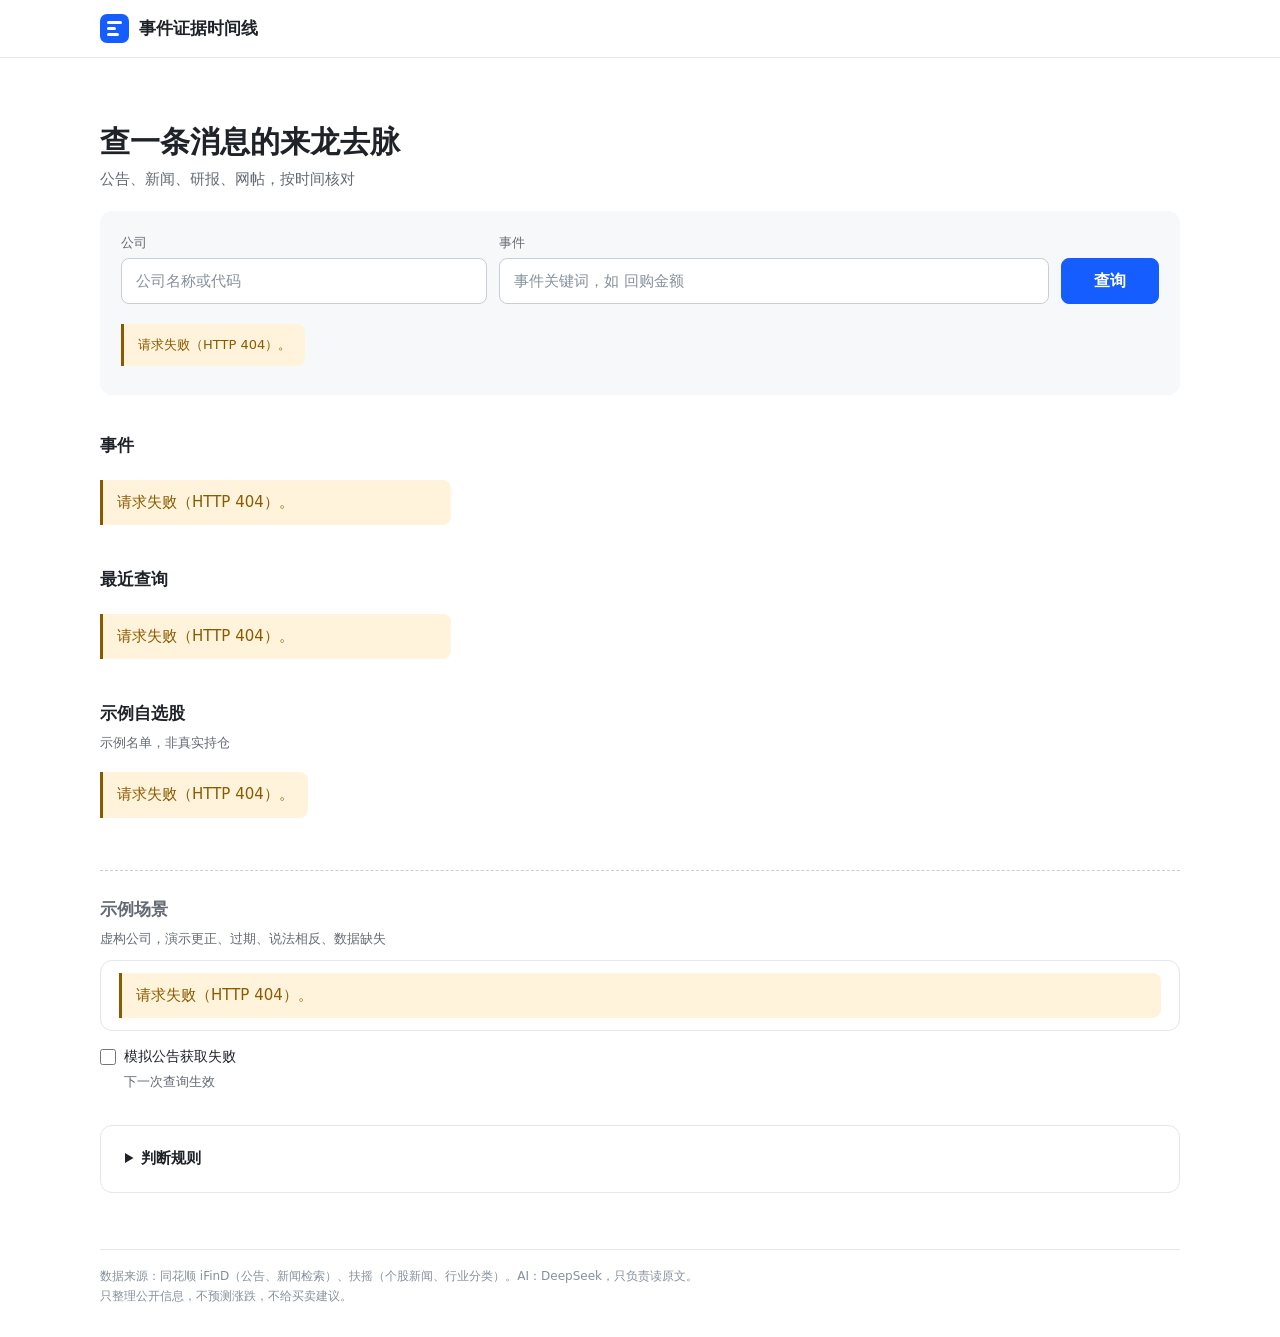
==== commit 3a0a016d: "按选定样稿重做事件页，全站文案收紧 - 事件页改成单栏：结论卡（状态、一句结论、进度条）、已确认/未确认/待关注三栏、公告原话、来源、时间线、数字变化 - 新增一组固定规则，把已有的判定结果换成短句：" ====
--- a/static/index.html
+++ b/static/index.html
@@ -5,9 +5,9 @@
   <meta name="viewport" content="width=device-width, initial-scale=1">
   <title>事件证据时间线</title>
   <link rel="icon" href="data:,">
-  <link rel="stylesheet" href="style.css?v=8">
-  <script defer src="common.js?v=8"></script>
-  <script defer src="home.js?v=8"></script>
+  <link rel="stylesheet" href="style.css?v=17">
+  <script defer src="common.js?v=17"></script>
+  <script defer src="home.js?v=17"></script>
 </head>
 <body>
   <header class="masthead"><div class="wrap">
@@ -16,18 +16,18 @@
   <main class="wrap">
     <section class="home-hero" aria-labelledby="query-title">
       <h2 id="query-title" class="intro">查一条消息的来龙去脉</h2>
-      <p class="muted">把公告、新闻、研报、网帖按时间排好，告诉你公司有没有回应、这条消息现在还算不算数。每个结论都附原话和出处。</p>
+      <p class="muted">公告、新闻、研报、网帖，按时间核对</p>
       <form id="query-form" novalidate class="panel query-panel">
         <fieldset id="fields">
           <div class="query-fields">
             <div><label for="company">公司</label>
-              <input id="company" type="search" placeholder="公司名称或股票代码" autocomplete="off">
+              <input id="company" type="search" placeholder="公司名称或代码" autocomplete="off">
               <div id="candidates" aria-live="polite"></div><div id="selection" class="inline"></div>
             </div>
-            <div><label for="topic">事件</label><input id="topic" placeholder="看到的消息，例如：回购金额调高、工厂停工" maxlength="60"></div>
-            <button class="primary submit" type="submit">查一查</button>
+            <div><label for="topic">事件</label><input id="topic" placeholder="事件关键词，如 回购金额" maxlength="60"></div>
+            <button class="primary submit" type="submit">查询</button>
           </div>
-          <p id="simulate-note" class="message warning" hidden>已打开“模拟公告查不到”：下一次查询里，公司公告会被故意取不到。<button type="button" class="text-button" id="simulate-off">关掉</button></p>
+          <p id="simulate-note" class="message warning" hidden>已开启：模拟公告获取失败<button type="button" class="text-button" id="simulate-off">关闭</button></p>
           <div class="query-foot">
             <p id="quota" class="muted">正在读取查询额度…</p>
           </div>
@@ -35,28 +35,22 @@
       </form>
       <div id="feedback" aria-live="polite"></div>
     </section>
-    <section class="home-section" aria-labelledby="examples-title"><h2 id="examples-title">已整理的事件</h2>
-      <p class="muted">数据来自真实的公告和报道。</p>
+    <section class="home-section" aria-labelledby="examples-title"><h2 id="examples-title">事件</h2>
       <div id="examples" class="event-grid">正在读取示例…</div></section>
-    <section id="query-section" class="home-section" hidden><h2>最近查过</h2><div id="queries" class="event-grid"></div></section>
-    <section class="home-section"><h2>示例自选股</h2><p id="watch-note" class="muted">一份示例名单，不是真实持仓。事件页会标出事件和这些股票的关系。</p><div id="watchlist" class="tags"></div></section>
+    <section id="query-section" class="home-section" hidden><h2>最近查询</h2><div id="queries" class="event-grid"></div></section>
+    <section class="home-section"><h2>示例自选股</h2><p id="watch-note" class="muted">示例名单，非真实持仓</p><div id="watchlist" class="tags"></div></section>
     <section class="home-section extras" aria-labelledby="extras-title">
-      <h2 id="extras-title">特殊情况示例</h2>
-      <p class="muted">虚构的公司和故障模拟，用来看结论在更正、过期、说法冲突、公告查不到时怎么变。</p>
+      <h2 id="extras-title">示例场景</h2>
+      <p class="muted">虚构公司，演示更正、过期、说法相反、数据缺失</p>
       <div id="scenarios" class="demo-list">正在读取示例…</div>
       <div class="simulate">
-        <label class="check"><input id="simulate" type="checkbox" aria-describedby="simulate-help">模拟公告查不到</label>
-        <small id="simulate-help">勾上后，用页面顶部的查询框查一次，看公告取不到时页面怎么提示。</small>
+        <label class="check"><input id="simulate" type="checkbox" aria-describedby="simulate-help">模拟公告获取失败</label>
+        <small id="simulate-help">下一次查询生效</small>
       </div>
       <p id="synthetic-stocks" class="muted" hidden></p>
     </section>
     <details class="panel"><summary>判断规则</summary>
-      <p>AI 只读原文：把每篇整理成卡片，并指出依据的原句。程序核对这句话确实在原文里，对不上的作废。来源分量、当前结论、变化原因都按下面的固定规则算，不由 AI 决定。</p>
-      <dl>
-        <dt>已整理的事件</dt><dd>数据提前取好，和现场查询走同一套流程。</dd>
-        <dt>特殊情况示例</dt><dd>构造的输入走同一套流程，不是写死的结果页。</dd>
-        <dt>模拟公告查不到</dt><dd>查询照常进行，只是“检索公告”这一步被强制失败。</dd>
-      </dl>
+      <p>AI 仅读取原文并给出依据原句；程序核对引句是否存在于原文，未通过的作废。来源权重、结论、变化原因均按固定规则计算。</p>
       <div id="rules">正在读取规则…</div>
     </details>
   </main>
--- a/static/style.css
+++ b/static/style.css
@@ -2,46 +2,51 @@
   color-scheme: light;
   --blue: #165dff;
   --blue-deep: #0e42d2;
-  --blue-wash: #e8f0ff;
+  --blue-wash: #f2f6ff;
+  --blue-soft: #a9c1ff;
   --ink: #1f2329;
   --sub: #646a73;
-  --faint: #8f959e;
+  --faint: #86909c;
   --line: #e5e6eb;
   --control: #c9cdd4;
   --warning-ink: #8a5a00;
   --warning-line: #e8c77a;
   --warning-wash: #fff4db;
   --paper: #fff;
-  --wash: #f5f6f7;
+  --wash: #f7f8fa;
 }
 * { box-sizing: border-box; }
 [hidden] { display: none !important; }
 body {
-  margin: 0;
-  background: var(--wash);
-  color: var(--ink);
-  font: 15px/1.65 system-ui, -apple-system, "Segoe UI", "PingFang SC", "Microsoft YaHei", sans-serif;
-  overflow-wrap: anywhere;
-  font-variant-numeric: tabular-nums;
+  margin: 0; background: var(--paper); color: var(--ink);
+  font: 15px/1.7 "PingFang SC", "Microsoft YaHei", system-ui, -apple-system, "Segoe UI", sans-serif;
+  overflow-wrap: anywhere; font-variant-numeric: tabular-nums;
 }
 .wrap { width: min(1080px, calc(100% - 48px)); margin-inline: auto; }
-main.wrap { padding-block: 24px 40px; }
+.wrap.narrow { width: min(800px, calc(100% - 48px)); }
+main.wrap { padding-block: 36px 48px; }
 h1, h2, h3, h4 { margin: 0; color: var(--ink); text-wrap: balance; }
-h1 { font-size: 26px; line-height: 1.35; font-weight: 700; }
-h2 { font-size: 18px; font-weight: 700; margin-bottom: 10px; }
-h3 { font-size: 16px; font-weight: 650; margin-block: 8px 4px; }
-h4 { font-size: 15px; margin-top: 12px; }
+h1 { font-size: 32px; line-height: 1.35; font-weight: 700; }
+h2 { font-size: 17px; font-weight: 700; margin-bottom: 10px; }
+h3 { font-size: 16px; font-weight: 700; margin-block: 6px 4px; }
+h4 { font-size: 14px; margin-top: 12px; color: var(--sub); }
 p { margin: 8px 0; }
-ul, ol { padding-inline-start: 1.6em; }
-li + li { margin-top: 5px; }
+ul, ol { padding-inline-start: 1.5em; }
+li + li { margin-top: 4px; }
 small, .muted { color: var(--sub); font-size: 13px; }
 small { display: block; }
-a, .text-button { color: var(--ink); text-underline-offset: 3px; }
-a:hover, .text-button:hover { color: var(--blue); }
+a, .text-button { color: var(--blue); text-underline-offset: 3px; text-decoration: none; }
+a:hover, .text-button:hover { color: var(--blue-deep); text-decoration: underline; }
 :focus-visible { outline: 2px solid var(--blue); outline-offset: 2px; border-radius: 4px; }
+details { margin-block: 8px; }
+summary { color: var(--sub); font-size: 13px; cursor: pointer; width: fit-content; max-width: 100%; }
+summary:hover { color: var(--blue); }
+dl { margin: 10px 0; }
+dt { font-weight: 700; margin-top: 8px; }
+dd { margin: 0; color: var(--sub); }
 
 /* 页头 */
-.masthead { background: var(--paper); border-bottom: 1px solid var(--line); }
+.masthead { border-bottom: 1px solid var(--line); background: var(--paper); }
 .masthead .wrap { display: flex; align-items: center; justify-content: space-between; gap: 12px; padding-block: 14px; }
 .brand { display: flex; align-items: center; gap: 10px; color: var(--ink); font-weight: 700; font-size: 17px; }
 .brand h1 { font-size: 17px; }
@@ -49,56 +54,26 @@
 .brand-mark i { width: 15px; height: 3px; background: #fff; border-radius: 2px; }
 .brand-mark i:nth-child(2) { width: 9px; }
 .brand-mark i:last-child { width: 12px; }
-.back { font-size: 14px; color: var(--sub); text-decoration: none; }
-.section-nav { position: sticky; top: 0; z-index: 5; background: var(--paper); border-bottom: 1px solid var(--line); }
-.section-nav .wrap { display: flex; gap: 26px; overflow-x: auto; }
-.section-nav a { flex: none; padding-block: 10px; color: var(--sub); font-size: 14px; text-decoration: none; border-bottom: 2px solid transparent; }
-.section-nav a:hover { color: var(--blue); border-bottom-color: var(--blue); }
-section[id], .evidence { scroll-margin-top: 56px; }
-
-/* 面板 */
-.panel, .entry, .demo-list {
-  background: var(--paper); border: 1px solid var(--line); border-radius: 12px; min-width: 0;
-}
-.panel { padding: clamp(16px, 2.6vw, 26px); }
-.panel + .panel, .home-section + .panel { margin-top: 16px; }
-.panel > :first-child { margin-top: 0; }
-.panel > :last-child { margin-bottom: 0; }
-.panel > h2 + .muted { margin-top: -4px; }
-.count { margin-left: 8px; color: var(--faint); font-weight: 400; font-size: 15px; }
-details { margin-block: 10px; }
-summary { color: var(--sub); font-size: 14px; cursor: pointer; width: fit-content; max-width: 100%; }
-summary:hover { color: var(--blue); }
-details.panel > summary { font-size: 16px; font-weight: 650; color: var(--ink); }
-dl { margin: 10px 0; }
-dt { font-weight: 650; margin-top: 8px; }
-dd { margin: 0; color: var(--sub); }
-
-/* 按钮和表单 */
+.back { font-size: 14px; }
+
+/* 按钮、表单、标签 */
 fieldset { border: 0; padding: 0; margin: 0; min-width: 0; }
-button { font: inherit; font-size: 14px; font-weight: 600; padding: 5px 14px; min-height: 36px; border: 1px solid var(--control); border-radius: 8px; background: var(--paper); color: var(--ink); cursor: pointer; }
+button { font: inherit; font-size: 14px; font-weight: 700; padding: 5px 16px; min-height: 36px; border: 1px solid var(--control); border-radius: 8px; background: var(--paper); color: var(--ink); cursor: pointer; }
 button:hover { border-color: var(--blue); color: var(--blue); }
 button.primary { color: #fff; border-color: var(--blue); background: var(--blue); }
 button.primary:hover { color: #fff; background: var(--blue-deep); border-color: var(--blue-deep); }
 button[aria-pressed=true] { background: var(--blue-wash); border-color: var(--blue); color: var(--blue-deep); }
 button:disabled { opacity: .45; cursor: default; border-color: var(--control); color: var(--ink); }
-.text-button { border: 0; background: transparent; text-decoration: underline; min-height: 0; padding: 0 4px; }
-input:not([type=checkbox]) {
-  width: 100%; min-width: 0; height: 46px; font: inherit; padding: 8px 14px; color: var(--ink);
-  border: 1px solid var(--control); border-radius: 8px; background: var(--paper);
-}
+.text-button { border: 0; background: transparent; min-height: 0; padding: 0 4px; font-weight: 400; }
+input:not([type=checkbox]) { width: 100%; min-width: 0; height: 46px; font: inherit; padding: 8px 14px; color: var(--ink); border: 1px solid var(--control); border-radius: 8px; background: var(--paper); }
 input:not([type=checkbox]):focus { outline: 0; border-color: var(--blue); box-shadow: 0 0 0 3px var(--blue-wash); }
 input::placeholder { color: var(--faint); }
 input[type=checkbox] { accent-color: var(--blue); width: 16px; height: 16px; margin: 0; flex: none; }
 .check { display: flex; align-items: center; gap: 8px; width: fit-content; cursor: pointer; font-size: 14px; }
-.inline, .actions, .tags, .entry-top, .basis, .ev-head, .hero-meta { display: flex; flex-wrap: wrap; align-items: center; gap: 6px 8px; }
+.inline, .actions, .tags, .entry-top, .ev-head, .hero-meta, .verdict-head, .src-line, .src-natures { display: flex; flex-wrap: wrap; align-items: center; gap: 6px 10px; }
 .actions { margin: 10px 0; }
 .tags:empty { display: none; }
-
-/* 标签：靠文字区分，不用红绿 */
-.tag { display: inline-block; vertical-align: middle; max-width: 100%; padding: 1px 8px; background: #f2f3f5; border: 1px solid transparent; color: #4e5969; border-radius: 4px; font-size: 12px; line-height: 1.7; font-weight: 600; white-space: nowrap; }
-.tag + .tag, h3 > .tag, strong > .tag, p > .tag, button > .tag { margin-left: 5px; }
-.tags > .tag, .entry-top > .tag, .ev-head > .tag, summary > .tag { margin-left: 0; }
+.tag { display: inline-block; vertical-align: middle; max-width: 100%; padding: 0 8px; background: #f2f3f5; border: 1px solid transparent; color: #4e5969; border-radius: 4px; font-size: 12px; line-height: 1.75; font-weight: 600; white-space: nowrap; }
 .tag.src { background: var(--paper); border-color: var(--control); color: var(--ink); }
 .tag.basis, .tag.changed { background: var(--blue-wash); color: var(--blue-deep); }
 .tag.status { background: var(--paper); border-color: var(--line); color: var(--sub); }
@@ -112,239 +87,221 @@
 .tag.state-conflict { background: var(--warning-wash); border-color: var(--warning-line); color: var(--warning-ink); }
 .tag.state-unverified { background: var(--paper); border: 1px dashed var(--faint); color: var(--ink); }
 .tag.state-expired { background: #f2f3f5; color: var(--sub); }
-.tag.state-insufficient { background: var(--paper); border: 1px dashed var(--warning-line); color: var(--warning-ink); }
-.tag.large { font-size: 17px; padding: 5px 14px; border-radius: 8px; line-height: 1.5; }
+.tag.state-insufficient { background: var(--warning-wash); color: var(--warning-ink); }
+.tag.large { font-size: 18px; padding: 4px 14px; border-radius: 8px; line-height: 1.5; font-weight: 700; }
 .tag.stock { padding: 4px 10px; font-size: 13px; font-weight: 500; }
-.stock .synthetic { margin-left: 5px; }
-
-/* 提示：失败、缺失一律琥珀色，默认可见 */
 .banner, .message, .empty { padding: 10px 14px; border-radius: 8px; }
 .message, .empty { background: var(--wash); color: var(--ink); }
-.banner.synthetic { background: var(--wash); color: var(--sub); border: 1px dashed var(--control); }
+.banner.synthetic { background: var(--wash); color: var(--sub); border: 1px dashed var(--control); font-size: 13px; }
 .message { margin-block: 8px; }
 .message.error, .warning, .danger, .danger-text, .tag.warning, .tag.danger { background: var(--warning-wash); color: var(--warning-ink); }
 .message.error { border-left: 3px solid var(--warning-ink); border-radius: 0 8px 8px 0; }
-p.warning, small.warning, summary.warning { padding: 4px 10px; border-radius: 6px; }
+p.warning, small.warning, summary.warning, span.warning { padding: 3px 10px; border-radius: 6px; }
 small.warning > span { display: block; }
 .spinner { display: inline-block; margin-left: 8px; width: 14px; height: 14px; border: 2px solid var(--line); border-top-color: var(--blue); border-radius: 50%; animation: spin 1s linear infinite; }
 @keyframes spin { to { transform: rotate(360deg); } }
-.progress-list li span { margin-left: 7px; }
+.progress-list li span { margin-left: 7px; color: var(--sub); }
 
 /* 首页 */
-.home-hero { padding-block: 26px 6px; }
+.home-hero { padding-block: 28px 4px; }
 .intro { font-size: 30px; line-height: 1.3; font-weight: 700; margin: 0; }
 .home-hero > .muted { font-size: 15px; margin: 6px 0 18px; }
-.query-panel { padding: 20px; }
+.panel, .entry, .demo-list { background: var(--paper); border: 1px solid var(--line); border-radius: 12px; min-width: 0; }
+.panel { padding: 20px 24px; }
+.panel > :first-child { margin-top: 0; }
+.panel > :last-child { margin-bottom: 0; }
+details.panel > summary { font-size: 15px; font-weight: 700; color: var(--ink); }
+.query-panel { padding: 20px; background: var(--wash); border-color: var(--wash); }
 .query-fields { display: grid; grid-template-columns: minmax(0, 1fr) minmax(0, 1.5fr) auto; gap: 12px; align-items: start; }
 .query-fields label { display: block; font-size: 13px; color: var(--sub); margin-bottom: 4px; }
-.submit { min-height: 46px; margin-top: 25px; padding-inline: 30px; font-size: 16px; }
-.query-foot { display: flex; flex-wrap: wrap; align-items: flex-start; justify-content: space-between; gap: 8px 20px; margin-top: 14px; }
-.simulate small { margin: 2px 0 0 24px; }
+.submit { min-height: 46px; margin-top: 26px; padding-inline: 32px; font-size: 16px; }
+.query-foot { display: flex; flex-wrap: wrap; justify-content: space-between; gap: 8px 20px; margin-top: 12px; }
 #quota { margin: 0; }
+#simulate-note { margin: 12px 0 0; }
 #feedback:not(:empty) { margin-top: 14px; }
 .options { display: grid; gap: 2px; margin-top: 5px; padding: 4px; border: 1px solid var(--line); border-radius: 8px; background: var(--paper); }
 .options button { min-width: 0; text-align: left; border: 0; font-weight: 500; }
 .options button:hover { background: var(--blue-wash); }
-.home-section { margin-block: 30px; }
+.home-section { margin-block: 32px; }
 .home-section > h2 { margin-bottom: 4px; }
 .home-section > p { margin: 0 0 10px; }
 .home-section > h2 + div { margin-top: 12px; }
 .event-grid, .source-grid { display: grid; grid-template-columns: repeat(3, minmax(0, 1fr)); gap: 14px; }
-.entry { display: flex; flex-direction: column; align-items: flex-start; gap: 8px; color: var(--ink); text-decoration: none; padding: 18px; }
-.entry:hover { border-color: var(--blue); color: var(--ink); }
+.entry { display: flex; flex-direction: column; align-items: flex-start; gap: 8px; color: var(--ink); padding: 18px; }
+.entry:hover { border-color: var(--blue); color: var(--ink); text-decoration: none; }
 .entry:hover h3 { color: var(--blue); }
 .entry h3 { margin: 0; font-size: 17px; }
 .entry p { margin: 0; color: var(--sub); font-size: 14px; }
 .entry-top { justify-content: space-between; width: 100%; }
-.entry-date { border-top: 1px solid var(--line); padding-top: 8px; margin-top: auto; width: 100%; font-size: 12px; color: var(--faint); }
+.entry-date { margin-top: auto; padding-top: 6px; font-size: 12px; color: var(--faint); }
 .demo-list { overflow: hidden; }
-.demo-row { display: grid; grid-template-columns: 210px 196px minmax(0, 1fr) auto; gap: 12px; align-items: center; padding: 12px 18px; color: var(--ink); text-decoration: none; }
+.demo-row { display: grid; grid-template-columns: 220px 170px minmax(0, 1fr) auto; gap: 12px; align-items: center; padding: 11px 18px; color: var(--ink); }
 .demo-row + .demo-row { border-top: 1px solid var(--line); }
-.demo-row:hover { background: var(--wash); color: var(--ink); }
+.demo-row:hover { background: var(--wash); color: var(--ink); text-decoration: none; }
 .demo-row:hover .demo-title { color: var(--blue); }
-.demo-row > .tag { justify-self: start; margin: 0; }
-.demo-title { font-weight: 650; }
-.demo-what { color: var(--sub); font-size: 13px; display: -webkit-box; -webkit-box-orient: vertical; -webkit-line-clamp: 2; overflow: hidden; }
+.demo-row > .tag { justify-self: start; margin: 0; white-space: normal; }
+.demo-title { font-weight: 700; }
+.demo-what { color: var(--sub); font-size: 13px; }
 .demo-list > p, .demo-list > .message { margin: 12px 18px; }
-
-/* 事件页头部和结论 */
-.hero-meta { color: var(--sub); font-size: 13px; margin-bottom: 6px; }
-.company-name { color: var(--ink); font-weight: 650; font-size: 14px; }
-.source-details { margin: 0; }
+.extras { margin-top: 44px; padding-top: 24px; border-top: 1px dashed var(--control); }
+.extras > h2 { color: var(--sub); }
+.extras .simulate { margin-top: 14px; }
+.simulate small { margin: 2px 0 0 24px; }
+.extras #synthetic-stocks { margin: 10px 0 0; }
+
+/* 事件页：顶部 */
+.ev-top { display: flex; flex-direction: column; gap: 8px; margin-bottom: 24px; }
+.hero-meta { color: var(--sub); font-size: 13px; }
+.hero-meta > * + *::before { content: "·"; margin-right: 10px; color: var(--control); }
+.company-name { color: var(--sub); }
+.source-details { margin: 6px 0 0; }
 .source-details > summary { font-size: 13px; }
 .source-grid { margin-block: 12px; }
 .source { min-width: 0; padding: 10px 12px; background: var(--wash); border-radius: 8px; }
 .source > * { margin: 2px 3px 2px 0; }
-.claim { color: var(--sub); margin: 4px 0 0; }
-#controls:not(:empty), #refresh-status:not(:empty) { margin-top: 12px; }
-#controls > button { min-height: 30px; padding: 2px 12px; font-size: 13px; }
-#result { margin-top: 18px; padding-top: 18px; border-top: 1px solid var(--line); }
-.verdict { display: grid; grid-template-columns: auto minmax(0, 1fr); gap: 16px; align-items: start; }
-.verdict-body > :first-child { margin-top: 0; }
-.verdict-body > p, .verdict-body > .basis { margin-block: 6px; font-size: 14px; }
-.verdict-body > .result-sentence { font-size: 19px; line-height: 1.5; font-weight: 650; margin-bottom: 10px; }
-.basis strong { color: var(--sub); font-weight: 400; }
-.card-link { color: var(--blue-deep); text-decoration: none; }
-.card-link:hover { text-decoration: underline; }
-.stage-quotes blockquote { font-size: 13px; color: var(--sub); border-left: 2px solid var(--line); padding-left: 10px; }
-.keyfacts { display: grid; grid-template-columns: repeat(4, minmax(0, 1fr)); margin-top: 18px; border: 1px solid var(--line); border-radius: 10px; overflow: hidden; }
-.keyfact { display: block; padding: 12px 16px; color: var(--ink); text-decoration: none; background: var(--wash); min-width: 0; }
-.keyfact + .keyfact { border-left: 1px solid var(--line); }
-.keyfact:hover { background: var(--blue-wash); color: var(--ink); }
-.kf-label { font-size: 12px; color: var(--sub); }
-.kf-value { display: block; font-size: 17px; font-weight: 700; margin-block: 2px; }
-.kf-sub { font-size: 12px; color: var(--sub); }
-.keyfact.warning { background: var(--wash); color: var(--ink); }
-.keyfact.warning .kf-label { color: var(--sub); }
-.keyfact.warning .kf-sub { color: var(--warning-ink); }
-.keyfact.warning .kf-value::before { content: ""; display: inline-block; width: 8px; height: 8px; margin-right: 6px; border-radius: 50%; background: #d48806; vertical-align: 2px; }
-#result-foot { margin-top: 12px; }
-#result-foot > small { color: var(--faint); }
-.disclaimer { color: var(--faint); font-size: 12px; margin-bottom: 0; }
-
-/* 事件脉络：横向轨道 */
-.track { list-style: none; display: flex; padding: 6px 0 2px; margin: 4px 0 10px; overflow-x: auto; }
-.track > li { flex: 1 0 86px; margin: 0; position: relative; }
-.track > li::before { content: ""; position: absolute; top: 16px; left: 0; right: 0; height: 2px; background: var(--line); }
-.track > li:first-child::before { left: 50%; }
-.track > li:last-child::before { right: 50%; }
-.track-step { position: relative; width: 100%; min-height: 0; padding: 8px 2px 6px; border: 0; border-radius: 8px; background: transparent; display: grid; justify-items: center; gap: 3px; font-weight: 400; color: var(--sub); }
-.track-step:hover { background: var(--wash); color: var(--ink); }
-.dot { width: 16px; height: 16px; border-radius: 50%; border: 2px solid var(--faint); background: var(--paper); box-shadow: 0 0 0 3px var(--paper); }
-.dot.state-confirmed { background: var(--blue); border-color: var(--blue); }
-.dot.state-denied { background: var(--ink); border-color: var(--ink); }
-.dot.state-mixed { background: linear-gradient(90deg, var(--blue) 50%, var(--ink) 50%); border-color: var(--ink); }
-.dot.state-conflict { background: var(--warning-line); border-color: var(--warning-ink); }
-.dot.state-unverified { border-style: dashed; }
-.dot.state-expired { background: var(--control); border-color: var(--control); }
-.dot.state-insufficient { border-style: dashed; border-color: var(--warning-ink); }
-.track-date { font-size: 13px; }
-.track-flag { font-size: 12px; line-height: 1.3; color: var(--faint); }
-.track-flag.changed { color: var(--blue-deep); font-weight: 650; }
-.track-flag.warning { padding: 0 5px; border-radius: 4px; }
-.track-step[aria-current=step] { background: var(--blue-wash); color: var(--ink); }
-.track-step[aria-current=step] .dot { box-shadow: 0 0 0 3px var(--blue-wash), 0 0 0 5px var(--blue); }
-.track-step[aria-current=step] .track-date { font-weight: 700; }
-.replay-summary { padding: 14px 16px; border-radius: 10px; background: var(--wash); }
-.replay-summary > * { margin-block: 4px; }
-.replay-sentence { font-weight: 650; }
-.replay-added { font-size: 14px; }
-.earliest { margin: 12px 0 0; font-size: 14px; color: var(--sub); }
-.earliest small { margin-top: 2px; color: var(--faint); }
-
-/* 全部证据：按日期排在一条竖线上 */
-.day { display: grid; grid-template-columns: 62px minmax(0, 1fr); gap: 0 14px; }
-.day-date { padding-top: 14px; text-align: right; line-height: 1.3; }
-.day-date strong { display: block; font-size: 15px; }
-.day-date small { font-size: 12px; color: var(--faint); }
-.day-items { border-left: 2px solid var(--line); padding-left: 20px; min-width: 0; }
-.evidence { position: relative; padding-block: 14px; min-width: 0; }
-.evidence + .evidence { border-top: 1px solid var(--line); }
-.evidence::before { content: ""; position: absolute; left: -27px; top: 20px; width: 8px; height: 8px; border-radius: 50%; background: var(--paper); border: 2px solid var(--faint); }
-.evidence:has(.tag.basis)::before { background: var(--blue); border-color: var(--blue); }
-.evidence > :last-child, .ev-collapsed > :last-child { margin-bottom: 0; }
-.ev-head { font-size: 13px; color: var(--sub); }
+#controls:not(:empty) { margin-top: 6px; }
+#controls > button { min-height: 30px; padding: 2px 12px; font-size: 13px; font-weight: 400; color: var(--sub); }
+#refresh-status:not(:empty) { margin-top: 8px; }
+
+/* 结论卡 */
+.verdict-card { padding: 24px 28px; background: var(--blue-wash); border-radius: 14px; }
+#result { display: flex; flex-direction: column; gap: 14px; }
+#result > * { margin: 0; }
+.stage-short { font-size: 18px; font-weight: 700; }
+.result-sentence { font-size: 18px; line-height: 1.6; }
+a.ref { font-size: 12px; margin-left: 2px; vertical-align: 2px; }
+.steps { list-style: none; display: flex; padding: 4px 0 0; margin: 0; }
+.steps > li { flex: 1 1 0; min-width: 0; margin: 0; display: grid; gap: 3px; align-content: start; }
+.step-bar { display: block; height: 5px; background: var(--blue); margin-bottom: 3px; }
+.steps > li:first-child .step-bar { border-radius: 3px 0 0 3px; }
+.steps > li:last-child .step-bar { border-radius: 0 3px 3px 0; }
+.steps strong { font-size: 14px; }
+.steps small { font-size: 12px; }
+.step-current .step-bar { background: #c9d8ff; }
+.step-current strong, .step-current small { color: var(--blue); }
+.step-todo .step-bar { background: #dfe3ea; }
+.step-todo strong { color: var(--faint); font-weight: 400; }
+.step-todo small { color: var(--faint); }
+.rule-line { display: flex; flex-wrap: wrap; align-items: baseline; gap: 4px 10px; font-size: 12px; color: var(--sub); }
+.rule-line small { font-size: 12px; }
+.rule-line details { margin: 0; }
+.rule-line summary { font-size: 12px; color: var(--blue); }
+.rule-line details[open] { flex-basis: 100%; }
+
+/* 三栏要点 */
+.facts { display: grid; grid-template-columns: repeat(auto-fit, minmax(200px, 1fr)); gap: 24px; margin-top: 28px; }
+.fact-col { display: grid; gap: 6px; align-content: start; }
+.fact-col h3 { font-size: 13px; margin: 0; }
+.fact-col h3.ok { color: var(--blue); }
+.fact-col h3.open { color: var(--warning-ink); }
+.fact-col h3.watch { color: var(--sub); }
+
+/* 通用区块 */
+.block { margin-top: 32px; }
+.block-head { display: flex; justify-content: space-between; align-items: baseline; }
+.block-head a { font-size: 13px; }
+.cite { padding: 12px 16px; border-left: 3px solid var(--blue); background: var(--wash); margin-bottom: 10px; }
+.cite.secondary { border-left-color: var(--control); }
+.cite blockquote { margin: 0 0 4px; }
+.cite small { font-size: 12px; }
+blockquote { margin: 8px 0; white-space: pre-wrap; }
+
+/* 来源 */
+.src-bar { display: flex; height: 10px; border-radius: 5px; overflow: hidden; background: var(--line); margin-bottom: 10px; }
+.src-bar i { display: block; height: 10px; background: var(--control); }
+.src-bar i.tier-high { background: var(--blue); }
+.src-bar i.tier-mid { background: var(--blue-soft); }
+.src-bar i.tier-low { background: #d5d9e0; }
+.src-line { font-size: 14px; gap: 6px 26px; }
+.src-line small { display: inline; margin-left: 6px; }
+.src-natures { margin-top: 8px; font-size: 13px; color: var(--sub); }
+
+/* 时间线 */
+.tl-day { display: grid; grid-template-columns: 64px minmax(0, 1fr); gap: 0 16px; padding: 10px 0; border-top: 1px solid var(--line); }
+.tl-date { line-height: 1.4; padding-top: 3px; }
+.tl-date strong { display: block; font-size: 15px; }
+.tl-date small { font-size: 12px; color: var(--faint); }
+.tl-body { min-width: 0; display: grid; gap: 4px; }
+.tl-change { margin-bottom: 2px; }
+.tl-item { margin: 0; scroll-margin-top: 16px; border-radius: 8px; }
+.tl-item > summary { display: flex; flex-wrap: wrap; align-items: center; gap: 4px 8px; width: auto; padding: 4px 6px; margin-inline: -6px; border-radius: 6px; color: var(--ink); font-size: 15px; }
+.tl-item > summary:hover { background: var(--wash); color: var(--ink); }
+.tl-text { flex: 1 1 320px; min-width: 0; }
+.tl-item.inactive > summary .tl-text { color: var(--faint); }
+.tl-item[open] { background: var(--wash); padding: 4px 14px 14px; margin-block: 4px; }
+.tl-item[open] > summary { margin-inline: -8px; }
+.tl-item.flash > summary { animation: flash 1.6s ease-out; }
+@keyframes flash { 0%, 45% { background: var(--blue-wash); } }
+.tl-item > :not(summary) { font-size: 14px; }
+.tl-item h3 { font-size: 15px; margin-block: 8px 2px; }
+.tl-more { margin: 2px 0 0; }
+.tl-more > summary { display: flex; flex-wrap: wrap; align-items: center; gap: 4px 8px; width: auto; color: var(--blue); font-size: 13px; padding: 2px 0; }
+.ev-head { font-size: 13px; color: var(--sub); margin-top: 6px; }
 .ev-head strong { color: var(--ink); }
-.ev-head small { display: inline; }
 .weight { display: inline-flex; align-items: center; gap: 3px; white-space: nowrap; }
-.weight i { width: 7px; height: 7px; border-radius: 50%; background: var(--line); }
+.weight i { width: 7px; height: 7px; border-radius: 50%; background: var(--control); }
 .weight span { margin-left: 3px; }
 .weight.tier-high i, .weight.tier-mid i:nth-child(-n+2), .weight.tier-low i:first-child { background: var(--ink); }
-.evidence h3 { margin-block: 6px 2px; }
-.evidence h3 a { text-decoration: none; }
-.evidence h3 a:hover { text-decoration: underline; }
 .quotes { margin-top: 6px; }
-.quotes blockquote, .side blockquote, .sub-card blockquote { margin: 6px 0; padding: 6px 12px; border-left: 3px solid var(--line); background: var(--wash); border-radius: 0 6px 6px 0; }
-blockquote { margin: 8px 0; white-space: pre-wrap; }
-.evidence > p, .ev-collapsed > p { font-size: 14px; margin-block: 6px; }
-.evidence > small, .ev-collapsed > small { margin-block: 4px; }
-.evidence details { margin-block: 6px 0; }
-.inactive .ev-title, .inactive h3 { text-decoration: line-through; color: var(--sub); }
-.ev-collapsed { margin: 0; }
-.ev-collapsed > summary { display: flex; flex-wrap: wrap; align-items: center; gap: 4px 8px; width: auto; }
-.ev-collapsed > summary small { display: inline; }
-.ev-collapsed[open] > summary { margin-bottom: 10px; }
-.evidence.flash { animation: flash 1.6s ease-out; }
-@keyframes flash { 0%, 45% { background: var(--blue-wash); } }
-.original { white-space: pre-wrap; margin-top: 8px; padding: 12px; background: var(--wash); border-radius: 8px; font-size: 14px; }
+.quotes blockquote, .side blockquote, .sub-card blockquote { margin: 6px 0; padding: 6px 12px; border-left: 3px solid var(--control); background: var(--paper); border-radius: 0 6px 6px 0; }
+.original { white-space: pre-wrap; margin-top: 8px; padding: 12px; background: var(--paper); border-radius: 8px; font-size: 13px; }
 .times { display: grid; grid-template-columns: repeat(4, minmax(0, 1fr)); gap: 1px; margin: 10px 0; background: var(--line); border: 1px solid var(--line); border-radius: 8px; overflow: hidden; }
 .times > div { background: var(--paper); padding: 8px 10px; font-size: 13px; }
 .times span, .times strong { display: block; }
 .times strong { color: var(--sub); font-weight: 400; font-size: 12px; }
-#timeline > h3 { margin-top: 22px; }
-.sub-card { padding-block: 12px; border-top: 1px solid var(--line); min-width: 0; }
+.copy-warnings > small { margin-block: 4px; }
+#timeline > h3 { margin-top: 22px; font-size: 15px; }
+.sub-card { padding-block: 10px; border-top: 1px solid var(--line); min-width: 0; font-size: 14px; }
 .sub-card > * { margin-block: 3px; }
-
-/* 数字与分歧 */
-.comparison { padding-block: 12px; border-bottom: 1px solid var(--line); }
-.comparison > h3:first-child { margin-top: 0; }
-.side-grid { display: grid; grid-template-columns: repeat(2, minmax(0, 1fr)); gap: 14px; }
-.side { min-width: 0; padding: 12px 14px; background: var(--wash); border-radius: 10px; }
-.side h3 { margin-top: 0; }
-.side blockquote { background: var(--paper); }
-.side .tag { margin-bottom: 4px; }
-.metric { margin: 0; padding-block: 10px; border-bottom: 1px solid var(--line); }
-.metric > summary { display: flex; flex-wrap: wrap; align-items: baseline; gap: 4px 10px; width: auto; color: var(--ink); }
-.metric-name { font-weight: 650; font-size: 15px; }
-.metric-values { color: var(--sub); font-size: 13px; }
 .table-scroll { overflow-x: auto; max-width: 100%; margin-block: 8px; }
 table { border-collapse: collapse; min-width: 100%; font-size: 13px; }
 th, td { padding: 7px 10px; text-align: left; vertical-align: top; border-bottom: 1px solid var(--line); }
 th { color: var(--sub); font-weight: 400; white-space: nowrap; background: var(--wash); }
 
-/* 关联自选股 */
-.relation-row { display: grid; grid-template-columns: minmax(150px, 1fr) minmax(0, 3fr); gap: 12px; padding-block: 10px; border-top: 1px solid var(--line); }
+/* 说法相反、数字变化、关联自选 */
+.comparison { padding-block: 10px; }
+.side-grid { display: grid; grid-template-columns: repeat(2, minmax(0, 1fr)); gap: 14px; }
+.side { min-width: 0; padding: 14px 16px; background: var(--wash); border-radius: 10px; }
+.side h3 { margin-top: 0; }
+.side blockquote { background: var(--paper); }
+.change-row { display: grid; grid-template-columns: minmax(0, 1fr) auto auto; gap: 8px 20px; align-items: baseline; padding: 9px 0; border-top: 1px solid var(--line); }
+.change-name { color: var(--sub); }
+.change-row small { font-size: 12px; color: var(--faint); }
+.metric, .metric-rest { margin: 0; padding-block: 8px; border-top: 1px solid var(--line); }
+.metric > summary { display: flex; flex-wrap: wrap; align-items: baseline; gap: 4px 10px; width: auto; color: var(--ink); font-size: 14px; }
+.metric-name { font-weight: 700; }
+.metric-values { color: var(--sub); font-size: 13px; }
+.foot-line { margin-top: 36px; padding-top: 14px; border-top: 1px solid var(--line); font-size: 13px; color: var(--sub); }
+.rel-line { margin: 0 0 4px; color: var(--ink); }
+.relation-row { display: grid; grid-template-columns: minmax(150px, 1fr) minmax(0, 3fr); gap: 12px; padding-block: 8px; border-top: 1px solid var(--line); }
 .relation-row .tag { margin-right: 6px; }
-.relation-rest { padding-top: 10px; border-top: 1px solid var(--line); margin-bottom: 0; }
-
+.disclaimer { color: var(--faint); font-size: 12px; margin: 8px 0 0; }
 footer.wrap { color: var(--faint); border-top: 1px solid var(--line); padding-block: 16px 30px; font-size: 12px; }
 
 @media (max-width: 760px) {
   .event-grid, .source-grid { grid-template-columns: repeat(2, minmax(0, 1fr)); }
-  .keyfacts { grid-template-columns: repeat(2, minmax(0, 1fr)); }
-  .keyfact:nth-child(3) { border-left: 0; }
-  .keyfact:nth-child(n+3) { border-top: 1px solid var(--line); }
   .demo-row { grid-template-columns: minmax(0, 1fr) auto; }
   .demo-what { grid-column: 1 / -1; }
 }
 @media (max-width: 600px) {
-  .wrap { width: calc(100% - 28px); }
-  main.wrap { padding-block: 14px 28px; }
-  h1 { font-size: 22px; }
+  .wrap, .wrap.narrow { width: calc(100% - 28px); }
+  main.wrap { padding-block: 20px 32px; }
+  h1 { font-size: 24px; }
   .intro { font-size: 24px; }
   .query-fields, .event-grid, .source-grid, .side-grid, .relation-row { grid-template-columns: minmax(0, 1fr); }
-  .relation-row { gap: 4px; }
+  .submit { margin: 0; width: 100%; }
+  .verdict-card { padding: 18px 16px; }
+  .result-sentence { font-size: 16px; }
+  .steps strong { font-size: 12px; }
+  .tl-day { grid-template-columns: 48px minmax(0, 1fr); gap: 0 10px; }
   .times { grid-template-columns: repeat(2, minmax(0, 1fr)); }
-  .submit { margin: 0; width: 100%; }
-  .verdict { grid-template-columns: minmax(0, 1fr); gap: 10px; }
-  .verdict > .tag { justify-self: start; }
-  .day { grid-template-columns: minmax(0, 1fr); }
-  .day-date { text-align: left; padding-top: 12px; display: flex; gap: 6px; align-items: baseline; }
-  .day-items { margin-left: 4px; }
-  .section-nav .wrap { gap: 18px; }
-  .actions > button { max-width: 100%; }
+  .change-row { grid-template-columns: minmax(0, 1fr); gap: 0; }
   .tag { white-space: normal; }
 }
 @media (prefers-reduced-motion: reduce) {
-
   .spinner { animation: none; }
-  .evidence.flash { animation: none; outline: 2px solid var(--blue); }
-}
-
-/* 结论旁的办理阶段、结论下的原话 */
-.verdict-badges { display: grid; gap: 8px; justify-items: start; max-width: 240px; }
-.tag.stage-badge { white-space: normal; background: var(--paper); border-color: var(--blue); color: var(--blue-deep); font-size: 13px; padding: 3px 10px; border-radius: 8px; line-height: 1.5; }
-.basis-quote { margin-block: 8px; }
-.basis-quote small { color: var(--sub); }
-.basis-quote blockquote { margin: 4px 0 0; padding: 8px 12px; border-left: 3px solid var(--blue); background: var(--blue-wash); border-radius: 0 6px 6px 0; font-size: 15px; }
-
-/* 首页底部：特殊情况示例 */
-#simulate-note { margin: 12px 0 0; }
-#simulate-note .text-button { color: var(--warning-ink); margin-left: 6px; }
-.extras { margin-top: 44px; padding-top: 24px; border-top: 1px dashed var(--control); }
-.extras > h2 { font-size: 16px; color: var(--sub); }
-.extras .simulate { margin-top: 14px; }
-.extras #synthetic-stocks { margin: 10px 0 0; }
-@media (max-width: 600px) {
-  .verdict-badges { max-width: none; }
-}
+  .tl-item.flash > summary { animation: none; outline: 2px solid var(--blue); }
+}
+.block-head small { font-size: 12px; color: var(--faint); }
+.tl-item > summary small { display: inline; font-size: 12px; color: var(--warning-ink); }
+.cite p { margin: 4px 0; font-size: 14px; }
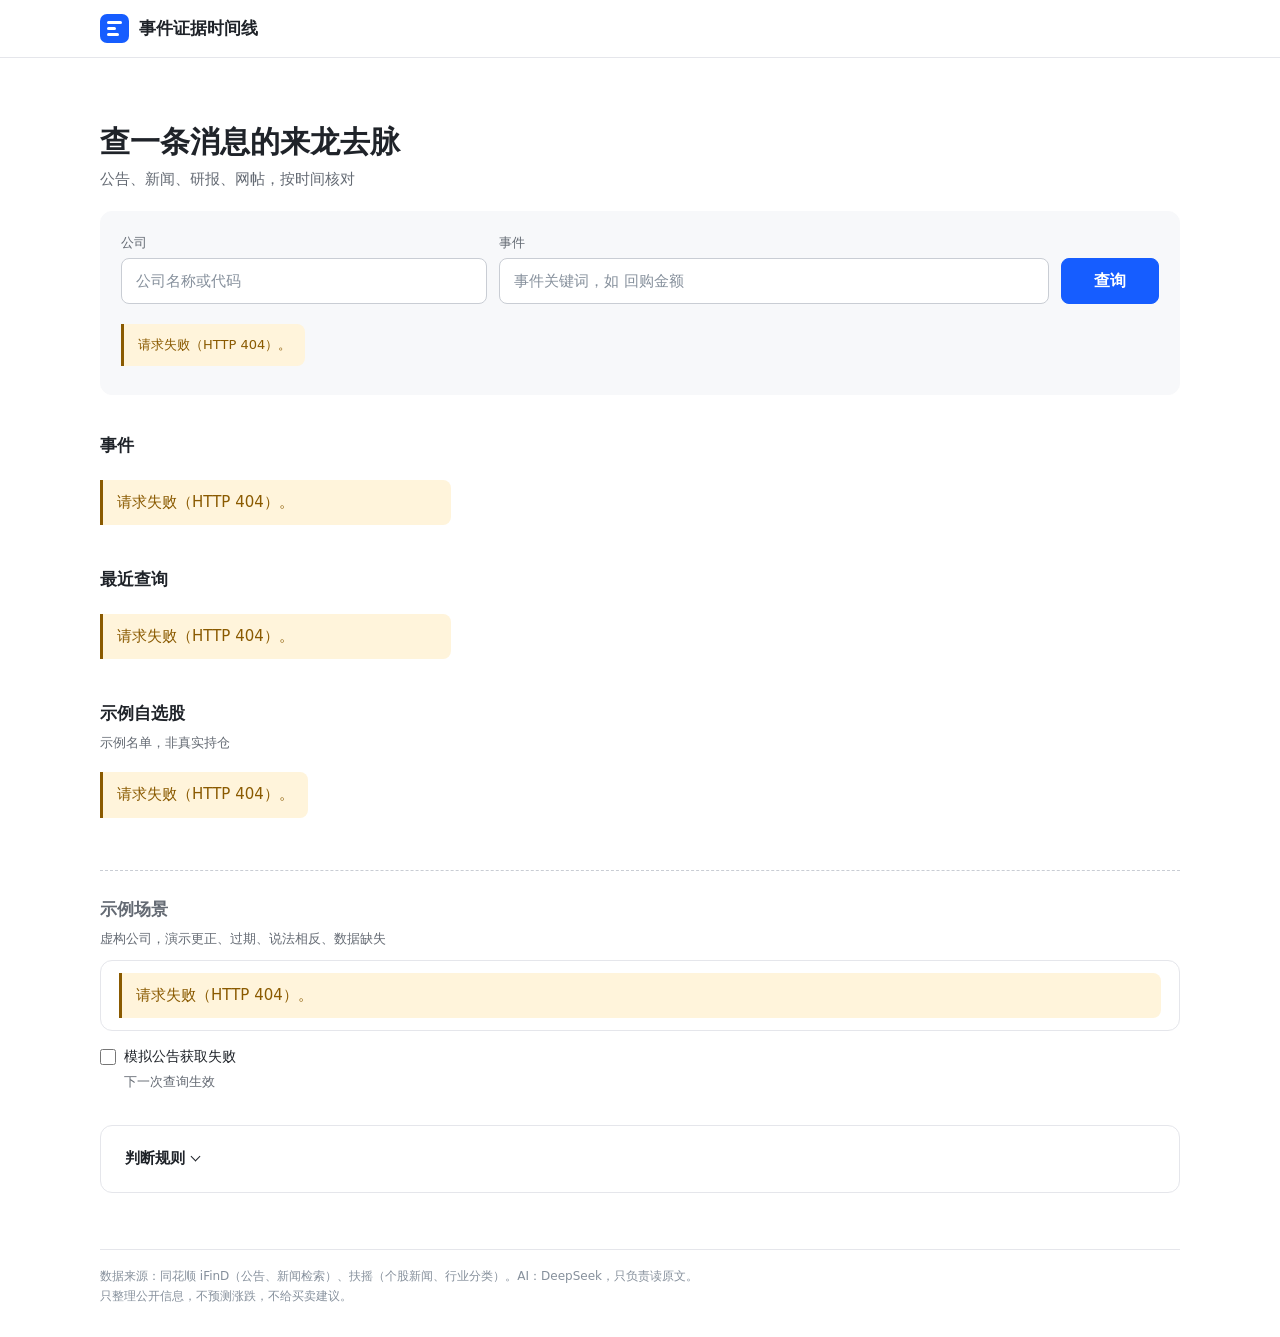
==== commit e5898184: ""判断规则"改成六句短话；能点的地方平时就看得出来 判断规则 - 首页最下面的"判断规则"和事件页结论卡里的"判定依据"，点开先是六句短话：   AI 和规则的分工、来源权重、结论怎么定、说法相反和暂" ====
--- a/static/index.html
+++ b/static/index.html
@@ -5,9 +5,9 @@
   <meta name="viewport" content="width=device-width, initial-scale=1">
   <title>事件证据时间线</title>
   <link rel="icon" href="data:,">
-  <link rel="stylesheet" href="style.css?v=17">
-  <script defer src="common.js?v=17"></script>
-  <script defer src="home.js?v=17"></script>
+  <link rel="stylesheet" href="style.css?v=18">
+  <script defer src="common.js?v=18"></script>
+  <script defer src="home.js?v=18"></script>
 </head>
 <body>
   <header class="masthead"><div class="wrap">
@@ -50,7 +50,6 @@
       <p id="synthetic-stocks" class="muted" hidden></p>
     </section>
     <details class="panel"><summary>判断规则</summary>
-      <p>AI 仅读取原文并给出依据原句；程序核对引句是否存在于原文，未通过的作废。来源权重、结论、变化原因均按固定规则计算。</p>
       <div id="rules">正在读取规则…</div>
     </details>
   </main>
--- a/static/style.css
+++ b/static/style.css
@@ -111,6 +111,12 @@
 .panel > :first-child { margin-top: 0; }
 .panel > :last-child { margin-bottom: 0; }
 details.panel > summary { font-size: 15px; font-weight: 700; color: var(--ink); }
+/* 判断规则：短版在前，原文收进“完整规则” */
+.rule-brief { list-style: none; padding: 0; margin-block: 10px 8px; display: grid; grid-template-columns: max-content minmax(0, 1fr); gap: 6px 16px; font-size: 14px; color: var(--ink); }
+.rule-brief li { display: contents; }
+.rule-brief strong { font-weight: 700; }
+.rule-full > :not(summary) { font-size: 13px; color: var(--sub); }
+.rule-full h3 { font-size: 13px; }
 .query-panel { padding: 20px; background: var(--wash); border-color: var(--wash); }
 .query-fields { display: grid; grid-template-columns: minmax(0, 1fr) minmax(0, 1.5fr) auto; gap: 12px; align-items: start; }
 .query-fields label { display: block; font-size: 13px; color: var(--sub); margin-bottom: 4px; }
@@ -278,6 +284,29 @@
 .disclaimer { color: var(--faint); font-size: 12px; margin: 8px 0 0; }
 footer.wrap { color: var(--faint); border-top: 1px solid var(--line); padding-block: 16px 30px; font-size: 12px; }
 
+/* 可点击暗示：不靠悬停也看得出能点。能展开的统一用行尾 V 形箭头（展开后朝上），整卡、整行可点的在右侧放 › */
+summary { list-style: none; }
+summary::-webkit-details-marker { display: none; }
+summary::after { content: ""; display: inline-block; flex: none; width: 6px; height: 6px; margin-left: 7px; border-right: 1.5px solid currentColor; border-bottom: 1.5px solid currentColor; transform: translateY(-3px) rotate(45deg); }
+details[open] > summary::after { transform: translateY(1px) rotate(-135deg); }
+/* 整行折叠：箭头固定在行尾，窄屏换行时也不会单独掉到下一行 */
+.tl-item > summary, .metric > summary { position: relative; padding-right: 26px; }
+.tl-item > summary::after, .metric > summary::after { position: absolute; right: 8px; top: calc(50% - 5px); margin: 0; width: 7px; height: 7px; color: var(--faint); transform: rotate(45deg); }
+.tl-item[open] > summary::after, .metric[open] > summary::after { top: calc(50% - 2px); transform: rotate(-135deg); }
+.tl-more > summary::after { margin-left: 0; }
+/* 正文里的文字链接平时带浅色下划线，不靠悬停也看得出能点 */
+main a:not(.entry):not(.demo-row):not(.ref) { text-decoration: underline; text-decoration-color: var(--blue-soft); }
+main a:not(.entry):not(.demo-row):not(.ref):hover { text-decoration-color: currentColor; }
+.entry-date { padding-right: 24px; }
+a.entry, a.demo-row { position: relative; }
+a.entry::after, a.demo-row::after { content: ""; position: absolute; width: 8px; height: 8px; border-top: 2px solid var(--faint); border-right: 2px solid var(--faint); transform: rotate(45deg); }
+a.entry::after { right: 20px; bottom: 22px; }
+a.demo-row { padding-right: 42px; }
+a.demo-row::after { right: 20px; top: calc(50% - 5px); }
+a.entry:hover::after, a.demo-row:hover::after { border-color: var(--blue); }
+/* 示例自选股只是名单，不能点：去掉按钮样的灰底 */
+.tag.stock { background: transparent; padding-inline: 0; margin-right: 8px; color: var(--sub); }
+
 @media (max-width: 760px) {
   .event-grid, .source-grid { grid-template-columns: repeat(2, minmax(0, 1fr)); }
   .demo-row { grid-template-columns: minmax(0, 1fr) auto; }
@@ -297,6 +326,8 @@
   .times { grid-template-columns: repeat(2, minmax(0, 1fr)); }
   .change-row { grid-template-columns: minmax(0, 1fr); gap: 0; }
   .tag { white-space: normal; }
+  .rule-brief { grid-template-columns: minmax(0, 1fr); gap: 0; }
+  .rule-brief span { margin-bottom: 8px; }
 }
 @media (prefers-reduced-motion: reduce) {
   .spinner { animation: none; }
